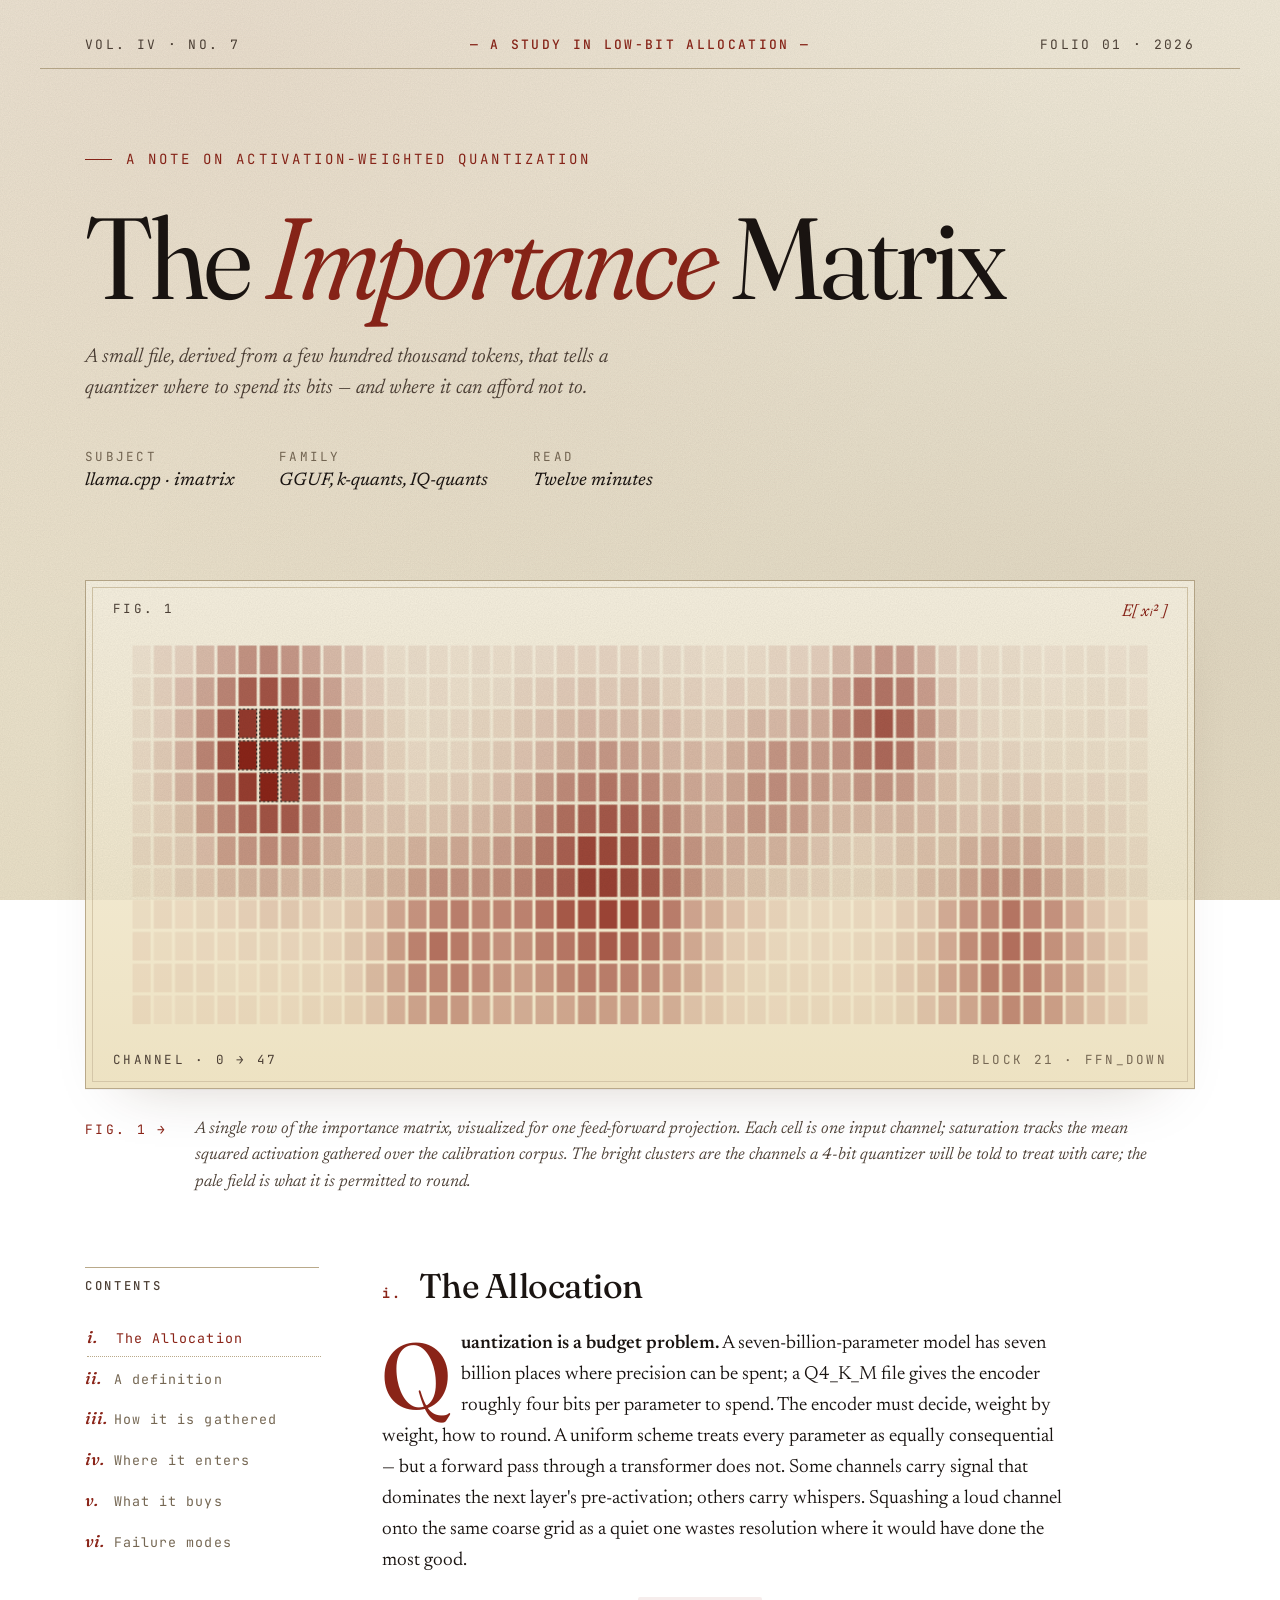
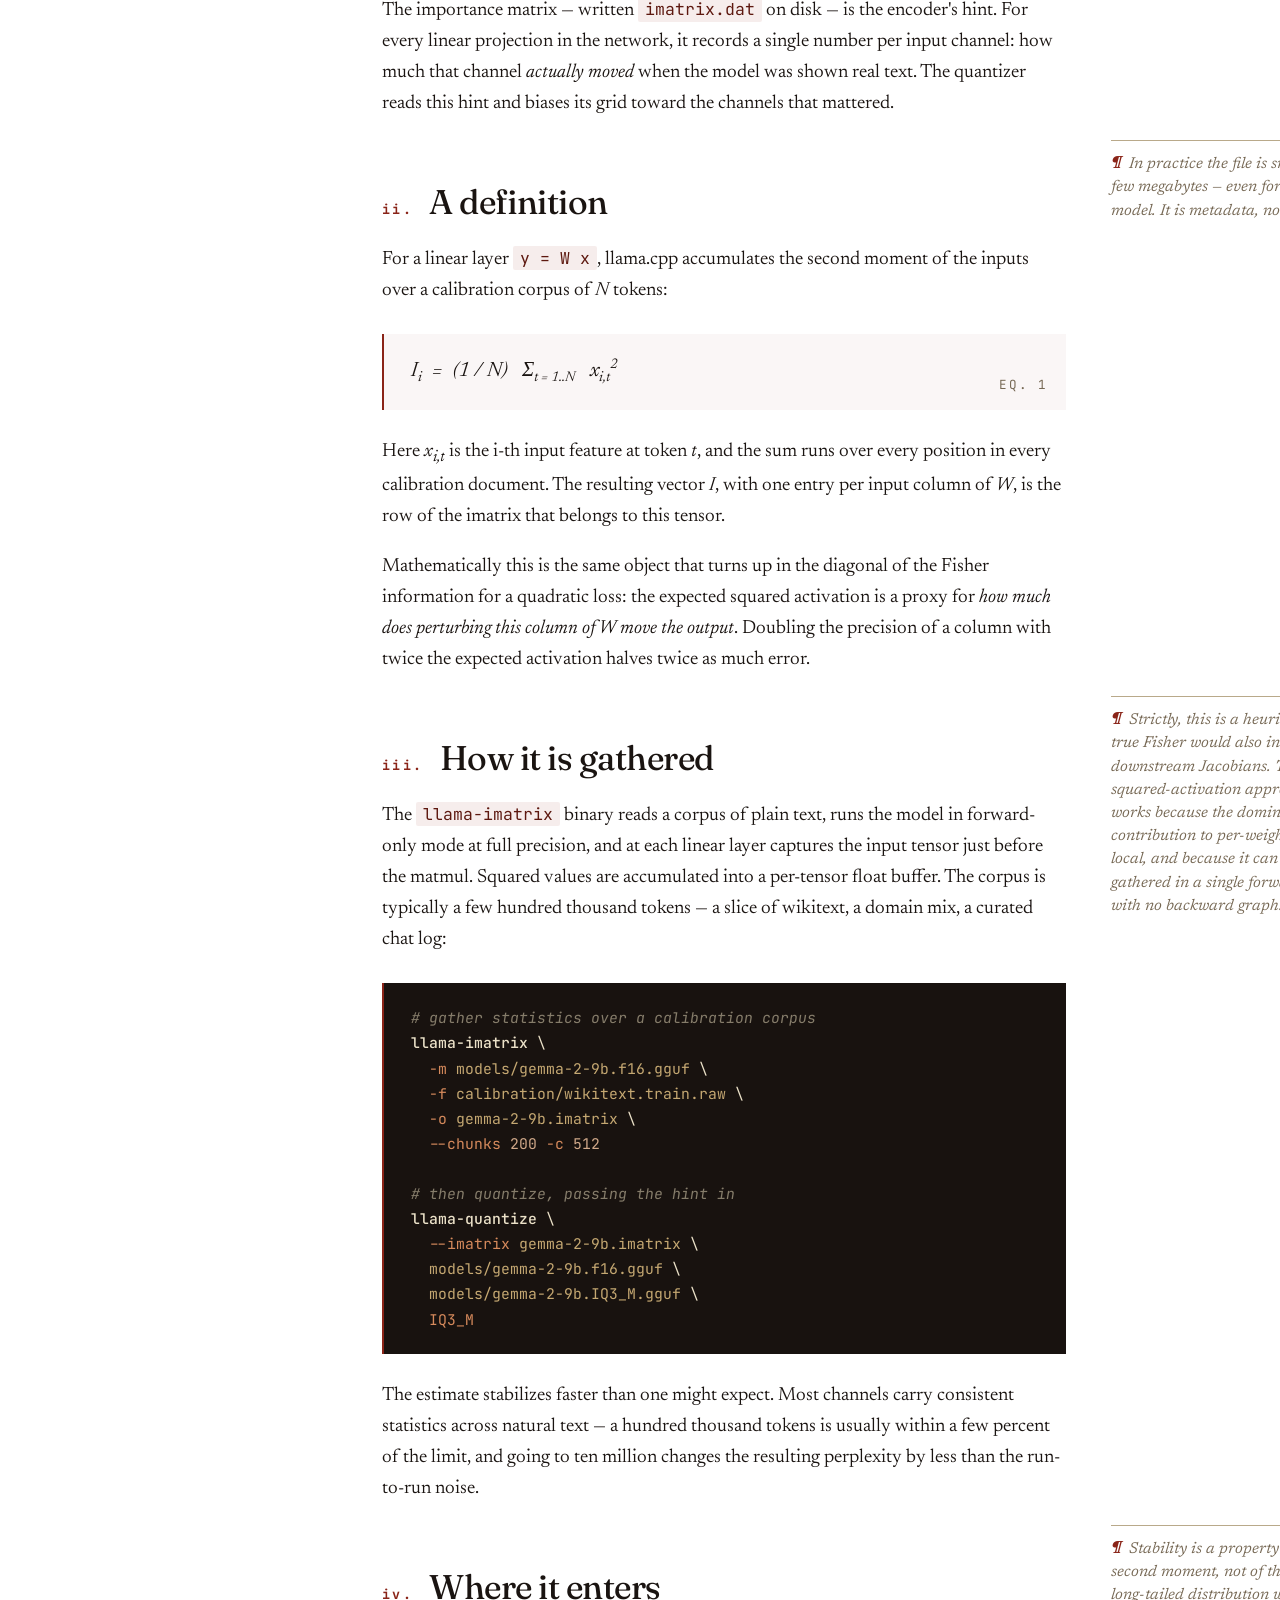
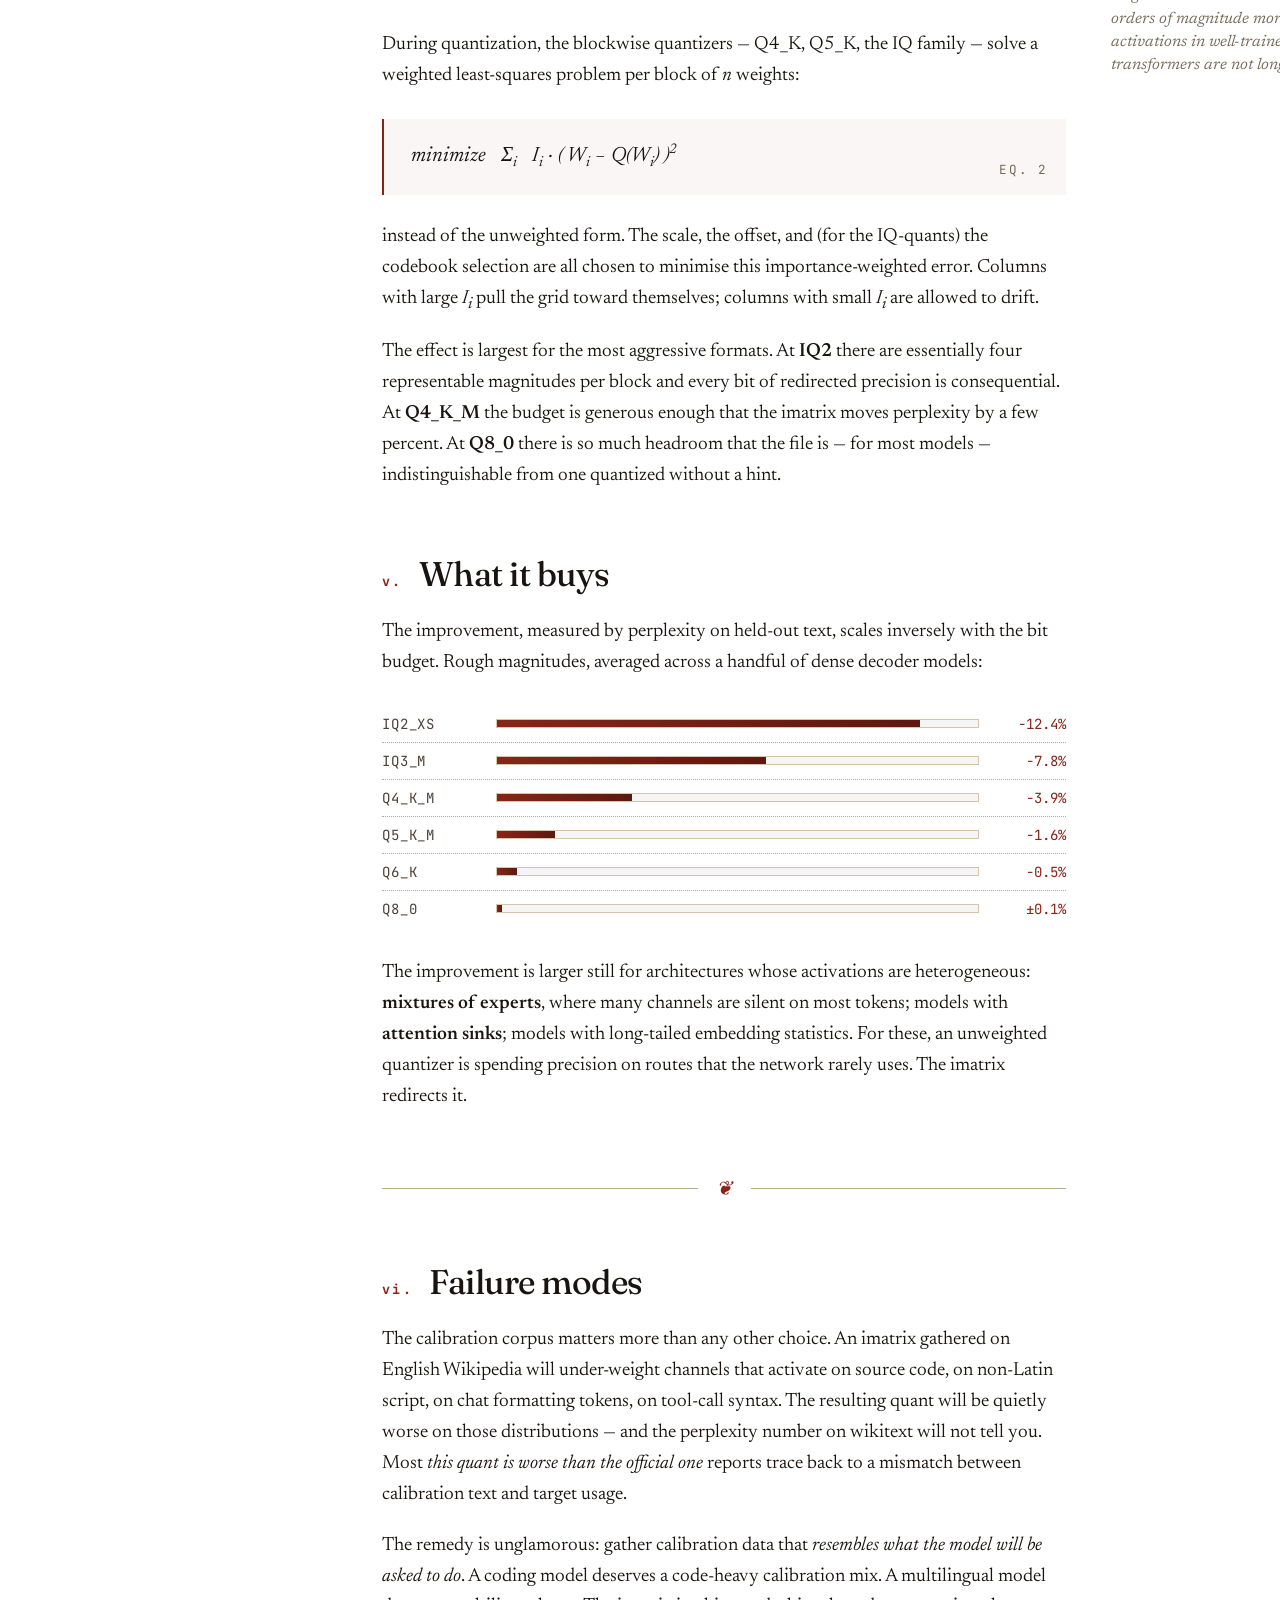
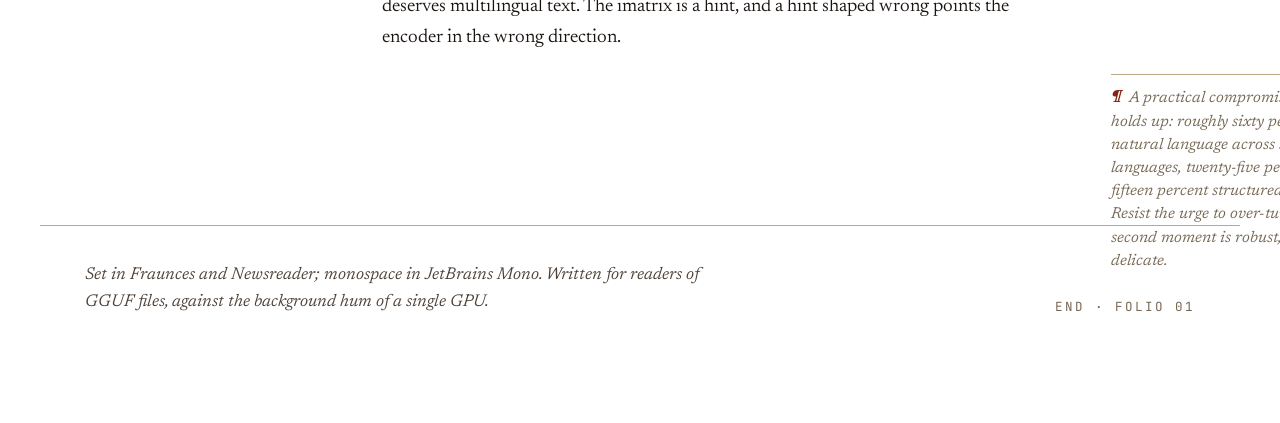
==== index.html @ d232f7c5 "gh-pages: imatrix writeup" ====
<!doctype html>
<html lang="en">
<head>
<meta charset="utf-8">
<title>The Importance Matrix — a note on activation-weighted quantization</title>
<meta name="viewport" content="width=device-width, initial-scale=1">
<link rel="preconnect" href="https://fonts.googleapis.com">
<link rel="preconnect" href="https://fonts.gstatic.com" crossorigin>
<link rel="stylesheet" href="https://fonts.googleapis.com/css2?family=Fraunces:opsz,wght,SOFT,WONK@9..144,300..900,0..100,0..1&family=Newsreader:opsz,ital,wght@6..72,0,200..800;6..72,1,200..800&family=JetBrains+Mono:wght@300..700&display=swap">
<style>
:root {
  --paper:        #f1ead9;
  --paper-2:      #ebe1c8;
  --ink:          #1a1411;
  --ink-soft:     #4d4036;
  --rule:         #b9a98a;
  --rule-soft:    #d4c6a8;
  --oxblood:      #8a2418;
  --oxblood-deep: #5d180f;
  --marginalia:   #756753;

  --serif:   "Newsreader", "Iowan Old Style", Palatino, Georgia, serif;
  --display: "Fraunces", "Newsreader", Georgia, serif;
  --mono:    "JetBrains Mono", "SF Mono", Consolas, monospace;
}

* { box-sizing: border-box; margin: 0; padding: 0; }

html { font-size: 17px; }
@media (min-width: 1100px) { html { font-size: 18px; } }

body {
  background:
    radial-gradient(ellipse at 18% 4%, rgba(138, 36, 24, 0.05), transparent 55%),
    radial-gradient(ellipse at 92% 70%, rgba(70, 50, 30, 0.06), transparent 65%),
    linear-gradient(180deg, var(--paper), var(--paper-2));
  background-attachment: fixed;
  color: var(--ink);
  font-family: var(--serif);
  font-feature-settings: "kern", "liga", "onum";
  min-height: 100vh;
  -webkit-font-smoothing: antialiased;
  overflow-x: hidden;
}

/* paper grain */
body::before {
  content: "";
  position: fixed; inset: 0;
  pointer-events: none;
  z-index: 100;
  background-image: url("data:image/svg+xml;utf8,<svg xmlns='http://www.w3.org/2000/svg' width='240' height='240'><filter id='n'><feTurbulence type='fractalNoise' baseFrequency='0.85' numOctaves='2' stitchTiles='stitch'/><feColorMatrix values='0 0 0 0 0  0 0 0 0 0  0 0 0 0 0  0 0 0 0.15 0'/></filter><rect width='100%' height='100%' filter='url(%23n)'/></svg>");
  mix-blend-mode: multiply;
  opacity: 0.45;
}

::selection { background: rgba(138, 36, 24, 0.22); color: var(--ink); }

/* — masthead — */
.masthead {
  max-width: 1200px;
  margin: 0 auto;
  padding: 2rem 2.5rem 0.85rem;
  display: grid;
  grid-template-columns: 1fr auto 1fr;
  align-items: baseline;
  gap: 1.5rem;
  border-bottom: 1px solid var(--rule);
  font-family: var(--mono);
  font-size: 0.72rem;
  letter-spacing: 0.18em;
  text-transform: uppercase;
  color: var(--ink-soft);
}
.masthead .left   { text-align: left; }
.masthead .center { color: var(--oxblood); font-weight: 500; }
.masthead .right  { text-align: right; }

/* — header — */
.header {
  max-width: 1200px;
  margin: 0 auto;
  padding: 4.5rem 2.5rem 2rem;
  position: relative;
}

.eyebrow {
  font-family: var(--mono);
  font-size: 0.78rem;
  letter-spacing: 0.22em;
  text-transform: uppercase;
  color: var(--oxblood);
  margin-bottom: 2rem;
  display: flex;
  align-items: center;
  gap: 0.75rem;
}
.eyebrow::before {
  content: "";
  display: inline-block;
  width: 1.5rem;
  height: 1px;
  background: var(--oxblood);
}

.title {
  font-family: var(--display);
  font-variation-settings: "opsz" 144, "wght" 380, "SOFT" 30;
  font-size: clamp(3.4rem, 9vw, 7.5rem);
  line-height: 0.92;
  letter-spacing: -0.025em;
  margin-bottom: 1.75rem;
  max-width: 14ch;
}
.title .ital {
  font-style: italic;
  font-variation-settings: "opsz" 144, "wght" 360, "SOFT" 60, "WONK" 1;
  color: var(--oxblood);
}

.dek {
  font-family: var(--serif);
  font-style: italic;
  font-size: clamp(1.1rem, 1.6vw, 1.35rem);
  line-height: 1.5;
  color: var(--ink-soft);
  max-width: 52ch;
  font-variation-settings: "opsz" 18, "wght" 380;
}

.byline {
  margin-top: 2.5rem;
  display: flex;
  gap: 2.5rem;
  flex-wrap: wrap;
  font-family: var(--mono);
  font-size: 0.7rem;
  letter-spacing: 0.18em;
  text-transform: uppercase;
  color: var(--marginalia);
}
.byline span { display: block; }
.byline strong {
  color: var(--ink);
  font-weight: 400;
  display: block;
  margin-top: 0.35rem;
  font-family: var(--serif);
  font-style: italic;
  font-size: 1rem;
  letter-spacing: 0;
  text-transform: none;
  font-variation-settings: "opsz" 14, "wght" 420;
}

/* — hero figure — */
.figure {
  max-width: 1200px;
  margin: 3rem auto 4rem;
  padding: 0 2.5rem;
}

.matrix-wrap {
  background: linear-gradient(180deg, #f7f1e0 0%, #ede2c2 100%);
  border: 1px solid var(--rule);
  padding: 2.5rem;
  position: relative;
  box-shadow: 0 1px 0 rgba(0,0,0,0.04), 0 30px 60px -40px rgba(60, 30, 10, 0.25);
}
.matrix-wrap::before {
  content: "";
  position: absolute;
  inset: 6px;
  border: 1px solid var(--rule-soft);
  pointer-events: none;
}

.matrix-label {
  position: absolute;
  font-family: var(--mono);
  font-size: 0.7rem;
  letter-spacing: 0.18em;
  text-transform: uppercase;
  color: var(--ink-soft);
  z-index: 2;
}
.matrix-label.tl { top: 1.1rem; left: 1.5rem; }
.matrix-label.tr { top: 1.1rem; right: 1.5rem; color: var(--oxblood); font-family: var(--serif); font-style: italic; text-transform: none; letter-spacing: 0; font-size: 0.95rem; }
.matrix-label.bl { bottom: 1.1rem; left: 1.5rem; }
.matrix-label.br { bottom: 1.1rem; right: 1.5rem; color: var(--marginalia); }

.matrix-svg {
  display: block;
  width: 100%;
  height: auto;
  margin: 1rem 0;
}

.matrix-cell {
  opacity: 0;
  animation: cell-in 0.6s cubic-bezier(.2,.7,.3,1) forwards;
  transition: filter .15s;
}
.matrix-cell:hover { filter: brightness(0.7) saturate(1.3); }
@keyframes cell-in {
  from { opacity: 0; transform: translateY(-3px); }
  to   { opacity: 1; transform: translateY(0); }
}

.figcap {
  margin-top: 1.5rem;
  display: grid;
  grid-template-columns: auto 1fr;
  gap: 1.5rem;
  font-size: 0.94rem;
  line-height: 1.55;
  color: var(--ink-soft);
  max-width: 60rem;
}
.figcap .num {
  font-family: var(--mono);
  font-size: 0.72rem;
  letter-spacing: 0.18em;
  text-transform: uppercase;
  color: var(--oxblood);
  white-space: nowrap;
  padding-top: 0.2rem;
}
.figcap p { font-style: italic; font-variation-settings: "opsz" 16, "wght" 380; }

/* — article — */
.article {
  max-width: 1200px;
  margin: 4rem auto 6rem;
  padding: 0 2.5rem;
  display: grid;
  grid-template-columns: 1fr;
  gap: 2rem;
}
@media (min-width: 880px) {
  .article {
    grid-template-columns: 13rem 1fr;
    gap: 3.5rem;
  }
}

.aside .toc {
  position: sticky;
  top: 2rem;
  font-family: var(--mono);
  font-size: 0.74rem;
  letter-spacing: 0.08em;
  line-height: 1.6;
  padding-top: 0.5rem;
  border-top: 1px solid var(--rule);
}
.aside .toc h4 {
  font-family: var(--mono);
  font-size: 0.68rem;
  letter-spacing: 0.22em;
  text-transform: uppercase;
  color: var(--ink-soft);
  margin-bottom: 1.1rem;
  font-weight: 500;
}
.aside .toc a {
  display: grid;
  grid-template-columns: 1.6rem 1fr;
  align-items: baseline;
  color: var(--marginalia);
  text-decoration: none;
  padding: 0.35rem 0;
  border-bottom: 1px dotted transparent;
  transition: color .2s, border-color .2s, transform .2s;
}
.aside .toc a:hover,
.aside .toc a.active {
  color: var(--oxblood);
  transform: translateX(2px);
}
.aside .toc a.active { border-bottom-color: var(--rule); }
.aside .toc .roman {
  color: var(--oxblood);
  font-family: var(--display);
  font-style: italic;
  font-variation-settings: "opsz" 14, "wght" 500;
  font-size: 0.95rem;
  letter-spacing: 0;
  text-transform: lowercase;
}

.body { max-width: 38rem; }

.body section { margin-bottom: 3.5rem; position: relative; }

.body h2 {
  font-family: var(--display);
  font-variation-settings: "opsz" 36, "wght" 450;
  font-size: 1.9rem;
  line-height: 1.15;
  letter-spacing: -0.015em;
  margin-bottom: 1.25rem;
  display: flex;
  align-items: baseline;
  gap: 0.9rem;
  scroll-margin-top: 2rem;
}
.body h2 .num {
  font-family: var(--mono);
  font-size: 0.74rem;
  letter-spacing: 0.18em;
  color: var(--oxblood);
  font-variation-settings: normal;
}

.body p {
  font-family: var(--serif);
  font-variation-settings: "opsz" 18, "wght" 380;
  font-size: 1.0625rem;
  line-height: 1.62;
  margin-bottom: 1.1rem;
  color: var(--ink);
  text-wrap: pretty;
  hanging-punctuation: first;
}

.body p.lede::first-letter {
  font-family: var(--display);
  font-variation-settings: "opsz" 144, "wght" 500, "SOFT" 30;
  font-size: 5.2rem;
  line-height: 0.82;
  float: left;
  padding: 0.45rem 0.55rem 0 0;
  color: var(--oxblood);
}

.body em { font-style: italic; font-variation-settings: "opsz" 18, "wght" 380; }
.body strong { font-variation-settings: "opsz" 18, "wght" 580; color: var(--ink); }

/* display equation */
.eq {
  display: block;
  margin: 1.5rem 0;
  padding: 1.25rem 5rem 1.25rem 1.5rem;
  background: rgba(138, 36, 24, 0.04);
  border-left: 2px solid var(--oxblood);
  font-family: var(--serif);
  font-style: italic;
  font-size: 1.15rem;
  font-variation-settings: "opsz" 24, "wght" 380;
  line-height: 1.5;
  position: relative;
}
.eq .lbl {
  position: absolute;
  right: 1rem;
  bottom: 0.85rem;
  font-family: var(--mono);
  font-style: normal;
  font-size: 0.7rem;
  letter-spacing: 0.14em;
  color: var(--marginalia);
  text-transform: uppercase;
}
.eq sub, .eq sup { font-size: 0.68em; line-height: 0; }

/* code */
pre {
  background: #18120f;
  color: #ebe1c8;
  padding: 1.25rem 1.5rem;
  margin: 1.5rem 0;
  font-family: var(--mono);
  font-size: 0.82rem;
  line-height: 1.7;
  overflow-x: auto;
  border-left: 2px solid var(--oxblood);
  font-weight: 400;
}
pre .c { color: #857c6a; font-style: italic; }
pre .k { color: #d68a5c; }
pre .s { color: #c5a872; }
pre .n { color: #d1a98a; }
pre .f { color: #ebe1c8; font-weight: 500; }

code.inl {
  font-family: var(--mono);
  font-size: 0.86em;
  background: rgba(138, 36, 24, 0.08);
  padding: 0.08em 0.42em;
  border-radius: 2px;
  color: var(--oxblood-deep);
  white-space: nowrap;
}

/* marginalia */
.note {
  display: block;
  margin: 1rem 0;
  padding-left: 1rem;
  border-left: 1px solid var(--rule);
  font-family: var(--serif);
  font-style: italic;
  font-variation-settings: "opsz" 12, "wght" 380;
  font-size: 0.86rem;
  line-height: 1.5;
  color: var(--marginalia);
}
.note .marker {
  font-family: var(--display);
  font-style: italic;
  color: var(--oxblood);
  font-size: 0.95rem;
  margin-right: 0.4rem;
  font-variation-settings: "opsz" 12, "wght" 500;
}
@media (min-width: 1240px) {
  .note {
    position: absolute;
    left: calc(100% + 2.5rem);
    width: 13.5rem;
    margin: 0;
    border-left: none;
    padding-left: 0;
    padding-top: 0.45rem;
    border-top: 1px solid var(--rule);
  }
}

/* tiny bar chart */
.chart {
  margin: 1.5rem 0 1.75rem;
  font-family: var(--mono);
  font-size: 0.78rem;
}
.chart .row {
  display: grid;
  grid-template-columns: 5.5rem 1fr 4rem;
  align-items: center;
  gap: 0.85rem;
  padding: 0.5rem 0;
  border-bottom: 1px dotted var(--rule);
}
.chart .row:last-child { border-bottom: 0; }
.chart .name { color: var(--ink-soft); letter-spacing: 0.06em; }
.chart .bar {
  height: 9px;
  background: rgba(0,0,0,0.04);
  position: relative;
  overflow: hidden;
  border: 1px solid var(--rule-soft);
}
.chart .bar::after {
  content: "";
  position: absolute;
  left: 0; top: 0; bottom: 0;
  background: linear-gradient(90deg, var(--oxblood), var(--oxblood-deep));
  width: 0;
  animation: bar-in 1.4s cubic-bezier(.2,.7,.2,1) forwards;
  animation-delay: var(--d, 0s);
}
@keyframes bar-in { to { width: var(--w, 50%); } }
.chart .val { color: var(--oxblood); text-align: right; font-variant-numeric: tabular-nums; }

/* ornament */
.ornament-rule {
  margin: 3.5rem 0;
  display: grid;
  grid-template-columns: 1fr auto 1fr;
  align-items: center;
  gap: 1rem;
}
.ornament-rule::before, .ornament-rule::after {
  content: "";
  height: 1px;
  background: var(--rule);
}
.ornament-rule span {
  font-family: var(--display);
  font-style: italic;
  font-variation-settings: "opsz" 24, "wght" 500;
  font-size: 1.1rem;
  color: var(--oxblood);
}

/* footer */
.colophon {
  max-width: 1200px;
  margin: 6rem auto 4rem;
  padding: 2rem 2.5rem;
  border-top: 1px solid var(--rule);
  display: grid;
  grid-template-columns: 1fr auto;
  gap: 2rem;
  align-items: end;
  font-family: var(--mono);
  font-size: 0.7rem;
  letter-spacing: 0.16em;
  text-transform: uppercase;
  color: var(--marginalia);
}
.colophon .credit {
  font-family: var(--serif);
  font-style: italic;
  font-size: 0.94rem;
  letter-spacing: 0;
  text-transform: none;
  line-height: 1.55;
  color: var(--ink-soft);
  max-width: 36rem;
  font-variation-settings: "opsz" 14, "wght" 380;
}

/* small */
@media (max-width: 720px) {
  .masthead { grid-template-columns: 1fr; text-align: left; gap: 0.2rem; padding: 1.25rem 1.5rem 0.5rem; }
  .masthead .center, .masthead .right { text-align: left; }
  .header  { padding: 2.5rem 1.5rem 1.5rem; }
  .figure  { padding: 0 1.5rem; }
  .matrix-wrap { padding: 2rem 1.25rem 1.25rem; }
  .matrix-label { font-size: 0.62rem; }
  .article { padding: 0 1.5rem; }
  .colophon { padding: 2rem 1.5rem; grid-template-columns: 1fr; }
  .eq { padding-right: 1.5rem; }
  .eq .lbl { position: static; display: block; margin-top: 0.5rem; }
}
</style>
</head>
<body>

<header class="masthead">
  <div class="left">Vol. iv &middot; No. 7</div>
  <div class="center">— a study in low-bit allocation —</div>
  <div class="right">folio 01 &middot; 2026</div>
</header>

<section class="header">
  <div class="eyebrow">A note on activation-weighted quantization</div>
  <h1 class="title">The <span class="ital">Importance</span> Matrix</h1>
  <p class="dek">A small file, derived from a few hundred thousand tokens, that tells a quantizer where to spend its bits — and where it can afford not to.</p>

  <div class="byline">
    <span>Subject<strong>llama.cpp &middot; imatrix</strong></span>
    <span>Family<strong>GGUF, k-quants, IQ-quants</strong></span>
    <span>Read<strong>Twelve minutes</strong></span>
  </div>
</section>

<figure class="figure">
  <div class="matrix-wrap">
    <span class="matrix-label tl">Fig. 1</span>
    <span class="matrix-label tr">E[ xᵢ² ]</span>
    <span class="matrix-label bl">channel &middot; 0 → 47</span>
    <span class="matrix-label br">block 21 &middot; ffn_down</span>

    <svg class="matrix-svg" viewBox="0 0 960 360" preserveAspectRatio="none" id="mx"></svg>
  </div>
  <figcaption class="figcap">
    <span class="num">Fig. 1 →</span>
    <p>A single row of the importance matrix, visualized for one feed-forward projection. Each cell is one input channel; saturation tracks the mean squared activation gathered over the calibration corpus. The bright clusters are the channels a 4-bit quantizer will be told to treat with care; the pale field is what it is permitted to round.</p>
  </figcaption>
</figure>

<article class="article">

<aside class="aside">
  <nav class="toc">
    <h4>Contents</h4>
    <a href="#problem"><span class="roman">i.</span><span>The Allocation</span></a>
    <a href="#definition"><span class="roman">ii.</span><span>A definition</span></a>
    <a href="#compute"><span class="roman">iii.</span><span>How it is gathered</span></a>
    <a href="#use"><span class="roman">iv.</span><span>Where it enters</span></a>
    <a href="#empirical"><span class="roman">v.</span><span>What it buys</span></a>
    <a href="#caveats"><span class="roman">vi.</span><span>Failure modes</span></a>
  </nav>
</aside>

<div class="body">

<section id="problem">
<h2><span class="num">i.</span> The Allocation</h2>
<p class="lede"><strong>Quantization is a budget problem.</strong> A seven-billion-parameter model has seven billion places where precision can be spent; a Q4_K_M file gives the encoder roughly four bits per parameter to spend. The encoder must decide, weight by weight, how to round. A uniform scheme treats every parameter as equally consequential — but a forward pass through a transformer does not. Some channels carry signal that dominates the next layer's pre-activation; others carry whispers. Squashing a loud channel onto the same coarse grid as a quiet one wastes resolution where it would have done the most good.</p>

<p>The importance matrix — written <code class="inl">imatrix.dat</code> on disk — is the encoder's hint. For every linear projection in the network, it records a single number per input channel: how much that channel <em>actually moved</em> when the model was shown real text. The quantizer reads this hint and biases its grid toward the channels that mattered.</p>

<aside class="note"><span class="marker">¶</span>In practice the file is small — a few megabytes — even for a 70B model. It is metadata, not weights.</aside>
</section>

<section id="definition">
<h2><span class="num">ii.</span> A definition</h2>
<p>For a linear layer <code class="inl">y = W x</code>, llama.cpp accumulates the second moment of the inputs over a calibration corpus of <em>N</em> tokens:</p>

<div class="eq">
  I<sub>i</sub> &nbsp;=&nbsp; (1 / N) &nbsp; Σ<sub>t = 1..N</sub> &nbsp; x<sub>i,t</sub><sup>2</sup>
  <span class="lbl">eq. 1</span>
</div>

<p>Here <em>x<sub>i,t</sub></em> is the i-th input feature at token <em>t</em>, and the sum runs over every position in every calibration document. The resulting vector <em>I</em>, with one entry per input column of <em>W</em>, is the row of the imatrix that belongs to this tensor.</p>

<p>Mathematically this is the same object that turns up in the diagonal of the Fisher information for a quadratic loss: the expected squared activation is a proxy for <em>how much does perturbing this column of W move the output</em>. Doubling the precision of a column with twice the expected activation halves twice as much error.</p>

<aside class="note"><span class="marker">¶</span>Strictly, this is a heuristic — the true Fisher would also include downstream Jacobians. The squared-activation approximation works because the dominant contribution to per-weight loss is local, and because it can be gathered in a single forward pass with no backward graph.</aside>
</section>

<section id="compute">
<h2><span class="num">iii.</span> How it is gathered</h2>

<p>The <code class="inl">llama-imatrix</code> binary reads a corpus of plain text, runs the model in forward-only mode at full precision, and at each linear layer captures the input tensor just before the matmul. Squared values are accumulated into a per-tensor float buffer. The corpus is typically a few hundred thousand tokens — a slice of wikitext, a domain mix, a curated chat log:</p>

<pre><span class="c"># gather statistics over a calibration corpus</span>
<span class="f">llama-imatrix</span> \
  <span class="k">-m</span> <span class="s">models/gemma-2-9b.f16.gguf</span> \
  <span class="k">-f</span> <span class="s">calibration/wikitext.train.raw</span> \
  <span class="k">-o</span> <span class="s">gemma-2-9b.imatrix</span> \
  <span class="k">--chunks</span> <span class="n">200</span> <span class="k">-c</span> <span class="n">512</span>

<span class="c"># then quantize, passing the hint in</span>
<span class="f">llama-quantize</span> \
  <span class="k">--imatrix</span> <span class="s">gemma-2-9b.imatrix</span> \
  <span class="s">models/gemma-2-9b.f16.gguf</span> \
  <span class="s">models/gemma-2-9b.IQ3_M.gguf</span> \
  <span class="k">IQ3_M</span></pre>

<p>The estimate stabilizes faster than one might expect. Most channels carry consistent statistics across natural text — a hundred thousand tokens is usually within a few percent of the limit, and going to ten million changes the resulting perplexity by less than the run-to-run noise.</p>

<aside class="note"><span class="marker">¶</span>Stability is a property of the second moment, not of the model. A long-tailed distribution would need orders of magnitude more samples; activations in well-trained transformers are not long-tailed.</aside>
</section>

<section id="use">
<h2><span class="num">iv.</span> Where it enters</h2>

<p>During quantization, the blockwise quantizers — Q4_K, Q5_K, the IQ family — solve a weighted least-squares problem per block of <em>n</em> weights:</p>

<div class="eq">
  minimize &nbsp; Σ<sub>i</sub> &nbsp; I<sub>i</sub> &middot; ( W<sub>i</sub> &minus; Q(W<sub>i</sub>) )<sup>2</sup>
  <span class="lbl">eq. 2</span>
</div>

<p>instead of the unweighted form. The scale, the offset, and (for the IQ-quants) the codebook selection are all chosen to minimise this importance-weighted error. Columns with large <em>I<sub>i</sub></em> pull the grid toward themselves; columns with small <em>I<sub>i</sub></em> are allowed to drift.</p>

<p>The effect is largest for the most aggressive formats. At <strong>IQ2</strong> there are essentially four representable magnitudes per block and every bit of redirected precision is consequential. At <strong>Q4_K_M</strong> the budget is generous enough that the imatrix moves perplexity by a few percent. At <strong>Q8_0</strong> there is so much headroom that the file is — for most models — indistinguishable from one quantized without a hint.</p>
</section>

<section id="empirical">
<h2><span class="num">v.</span> What it buys</h2>

<p>The improvement, measured by perplexity on held-out text, scales inversely with the bit budget. Rough magnitudes, averaged across a handful of dense decoder models:</p>

<div class="chart">
  <div class="row"><span class="name">IQ2_XS</span><span class="bar" style="--w: 88%; --d: 0.1s"></span><span class="val">−12.4%</span></div>
  <div class="row"><span class="name">IQ3_M</span> <span class="bar" style="--w: 56%; --d: 0.2s"></span><span class="val">−7.8%</span></div>
  <div class="row"><span class="name">Q4_K_M</span><span class="bar" style="--w: 28%; --d: 0.3s"></span><span class="val">−3.9%</span></div>
  <div class="row"><span class="name">Q5_K_M</span><span class="bar" style="--w: 12%; --d: 0.4s"></span><span class="val">−1.6%</span></div>
  <div class="row"><span class="name">Q6_K</span>  <span class="bar" style="--w:  4%; --d: 0.5s"></span><span class="val">−0.5%</span></div>
  <div class="row"><span class="name">Q8_0</span>  <span class="bar" style="--w:  1%; --d: 0.6s"></span><span class="val">±0.1%</span></div>
</div>

<p>The improvement is larger still for architectures whose activations are heterogeneous: <strong>mixtures of experts</strong>, where many channels are silent on most tokens; models with <strong>attention sinks</strong>; models with long-tailed embedding statistics. For these, an unweighted quantizer is spending precision on routes that the network rarely uses. The imatrix redirects it.</p>
</section>

<div class="ornament-rule"><span>❦</span></div>

<section id="caveats">
<h2><span class="num">vi.</span> Failure modes</h2>

<p>The calibration corpus matters more than any other choice. An imatrix gathered on English Wikipedia will under-weight channels that activate on source code, on non-Latin script, on chat formatting tokens, on tool-call syntax. The resulting quant will be quietly worse on those distributions — and the perplexity number on wikitext will not tell you. Most <em>this quant is worse than the official one</em> reports trace back to a mismatch between calibration text and target usage.</p>

<p>The remedy is unglamorous: gather calibration data that <em>resembles what the model will be asked to do</em>. A coding model deserves a code-heavy calibration mix. A multilingual model deserves multilingual text. The imatrix is a hint, and a hint shaped wrong points the encoder in the wrong direction.</p>

<aside class="note"><span class="marker">¶</span>A practical compromise that holds up: roughly sixty percent natural language across several languages, twenty-five percent code, fifteen percent structured chat. Resist the urge to over-tune; the second moment is robust, not delicate.</aside>
</section>

</div>
</article>

<footer class="colophon">
  <div class="credit">Set in <em>Fraunces</em> and <em>Newsreader</em>; monospace in <em>JetBrains Mono</em>. Written for readers of GGUF files, against the background hum of a single GPU.</div>
  <div class="meta">end &middot; folio 01</div>
</footer>

<script>
/* — hero matrix visualization — */
(function () {
  const svg = document.getElementById('mx');
  const COLS = 48, ROWS = 12;
  const W = 960, H = 360;
  const cw = W / COLS, ch = H / ROWS;

  const hotspots = [
    { x:  6, y: 3, s: 2.6, a: 1.00 },
    { x: 22, y: 7, s: 3.4, a: 0.85 },
    { x: 35, y: 2, s: 2.0, a: 0.72 },
    { x: 41, y: 9, s: 2.8, a: 0.62 },
    { x: 14, y: 9, s: 2.4, a: 0.55 },
    { x: 30, y: 4, s: 1.8, a: 0.45 },
  ];

  function importance(i, j) {
    let v = 0.05;
    for (const h of hotspots) {
      const dx = i - h.x, dy = j - h.y;
      v += h.a * Math.exp(-(dx * dx + dy * dy) / (2 * h.s * h.s));
    }
    const r = Math.sin(i * 12.9898 + j * 78.233) * 43758.5453;
    v += (r - Math.floor(r)) * 0.06 - 0.03;
    return Math.max(0, Math.min(1, v));
  }

  const cells = [];
  let frags = '';
  for (let j = 0; j < ROWS; j++) {
    for (let i = 0; i < COLS; i++) {
      const v = importance(i, j);
      const alpha = 0.04 + Math.pow(v, 1.35) * 0.96;
      const x = i * cw + 1.5;
      const y = j * ch + 1.5;
      const w = cw - 3;
      const h = ch - 3;
      const delay = 80 + (i + j) * 18 + Math.random() * 80;
      frags += `<rect class="matrix-cell" x="${x.toFixed(1)}" y="${y.toFixed(1)}" width="${w.toFixed(1)}" height="${h.toFixed(1)}" fill="rgba(138,36,24,${alpha.toFixed(3)})" style="animation-delay:${delay.toFixed(0)}ms"><title>ch ${i.toString().padStart(2,'0')} · I = ${v.toFixed(3)}</title></rect>`;
      cells.push({ i, j, v });
    }
  }

  // mark the strongest channels with a dashed outline
  const topK = cells.slice().sort((a, b) => b.v - a.v).slice(0, 8);
  for (const c of topK) {
    const x = c.i * cw + 1.5;
    const y = c.j * ch + 1.5;
    const w = cw - 3;
    const h = ch - 3;
    const delay = 1500 + Math.random() * 400;
    frags += `<rect class="matrix-cell" x="${x.toFixed(1)}" y="${y.toFixed(1)}" width="${w.toFixed(1)}" height="${h.toFixed(1)}" fill="none" stroke="#1a1411" stroke-width="1" stroke-dasharray="2 2" style="animation-delay:${delay.toFixed(0)}ms"></rect>`;
  }

  svg.innerHTML = frags;
})();

/* — scroll-spy for the TOC — */
(function () {
  const links = document.querySelectorAll('.aside .toc a');
  const sections = Array.from(links).map(a => document.querySelector(a.getAttribute('href')));
  function update() {
    let active = 0;
    const fold = window.innerHeight * 0.35;
    for (let i = 0; i < sections.length; i++) {
      const r = sections[i].getBoundingClientRect();
      if (r.top <= fold) active = i;
    }
    links.forEach((l, i) => l.classList.toggle('active', i === active));
  }
  document.addEventListener('scroll', update, { passive: true });
  update();
})();
</script>

</body>
</html>
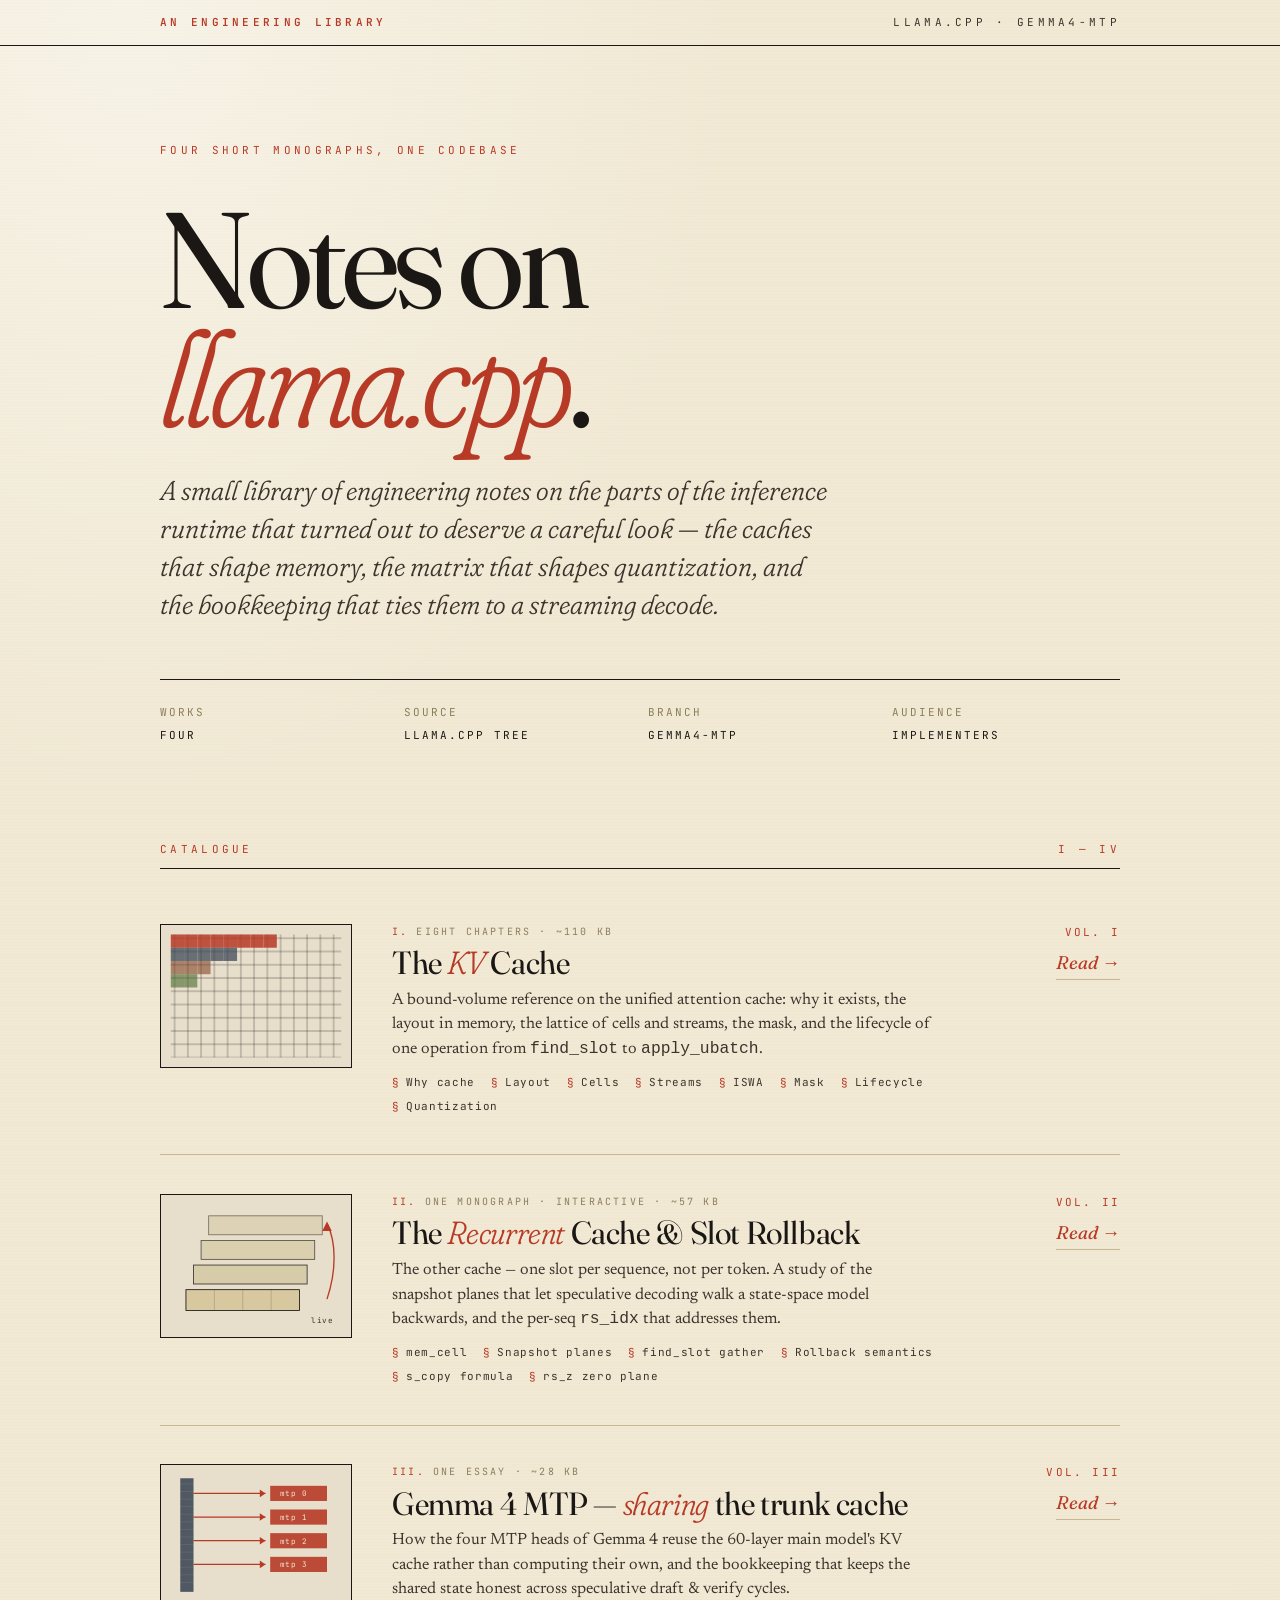
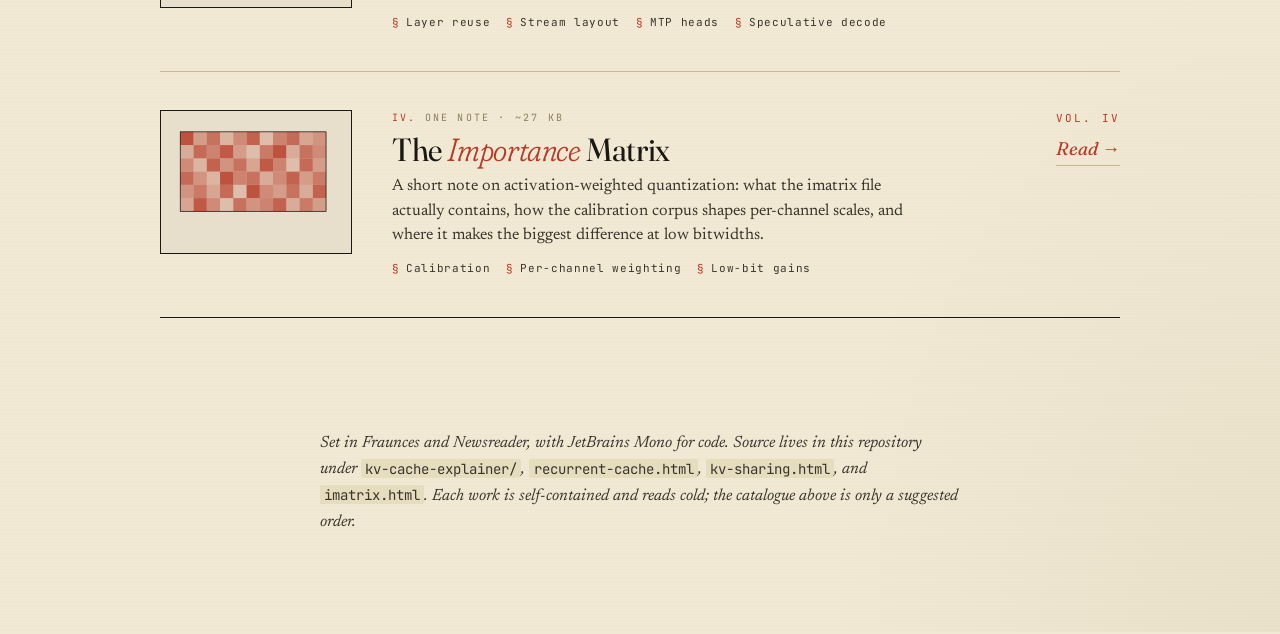
==== commit 74717b13: "gh-pages: add catalogue index + KV-cache, recurrent-cache, KV-sharing writeups Promote index.html to" ====
--- a/index.html
+++ b/index.html
@@ -2,757 +2,668 @@
 <html lang="en">
 <head>
 <meta charset="utf-8">
-<title>The Importance Matrix — a note on activation-weighted quantization</title>
 <meta name="viewport" content="width=device-width, initial-scale=1">
-<link rel="preconnect" href="https://fonts.googleapis.com">
-<link rel="preconnect" href="https://fonts.gstatic.com" crossorigin>
-<link rel="stylesheet" href="https://fonts.googleapis.com/css2?family=Fraunces:opsz,wght,SOFT,WONK@9..144,300..900,0..100,0..1&family=Newsreader:opsz,ital,wght@6..72,0,200..800;6..72,1,200..800&family=JetBrains+Mono:wght@300..700&display=swap">
+<title>Notes on llama.cpp — An Engineering Library</title>
+<link href="https://fonts.googleapis.com/css2?family=Fraunces:opsz,wght,SOFT@9..144,300..900,0..100&family=Newsreader:ital,opsz,wght@0,6..72,200..800;1,6..72,200..800&family=JetBrains+Mono:wght@300..700&display=swap" rel="stylesheet">
 <style>
-:root {
-  --paper:        #f1ead9;
-  --paper-2:      #ebe1c8;
-  --ink:          #1a1411;
-  --ink-soft:     #4d4036;
-  --rule:         #b9a98a;
-  --rule-soft:    #d4c6a8;
-  --oxblood:      #8a2418;
-  --oxblood-deep: #5d180f;
-  --marginalia:   #756753;
-
-  --serif:   "Newsreader", "Iowan Old Style", Palatino, Georgia, serif;
-  --display: "Fraunces", "Newsreader", Georgia, serif;
-  --mono:    "JetBrains Mono", "SF Mono", Consolas, monospace;
-}
-
-* { box-sizing: border-box; margin: 0; padding: 0; }
-
-html { font-size: 17px; }
-@media (min-width: 1100px) { html { font-size: 18px; } }
-
-body {
-  background:
-    radial-gradient(ellipse at 18% 4%, rgba(138, 36, 24, 0.05), transparent 55%),
-    radial-gradient(ellipse at 92% 70%, rgba(70, 50, 30, 0.06), transparent 65%),
-    linear-gradient(180deg, var(--paper), var(--paper-2));
-  background-attachment: fixed;
-  color: var(--ink);
-  font-family: var(--serif);
-  font-feature-settings: "kern", "liga", "onum";
-  min-height: 100vh;
-  -webkit-font-smoothing: antialiased;
-  overflow-x: hidden;
-}
-
-/* paper grain */
-body::before {
-  content: "";
-  position: fixed; inset: 0;
-  pointer-events: none;
-  z-index: 100;
-  background-image: url("data:image/svg+xml;utf8,<svg xmlns='http://www.w3.org/2000/svg' width='240' height='240'><filter id='n'><feTurbulence type='fractalNoise' baseFrequency='0.85' numOctaves='2' stitchTiles='stitch'/><feColorMatrix values='0 0 0 0 0  0 0 0 0 0  0 0 0 0 0  0 0 0 0.15 0'/></filter><rect width='100%' height='100%' filter='url(%23n)'/></svg>");
-  mix-blend-mode: multiply;
-  opacity: 0.45;
-}
-
-::selection { background: rgba(138, 36, 24, 0.22); color: var(--ink); }
-
-/* — masthead — */
-.masthead {
-  max-width: 1200px;
-  margin: 0 auto;
-  padding: 2rem 2.5rem 0.85rem;
-  display: grid;
-  grid-template-columns: 1fr auto 1fr;
-  align-items: baseline;
-  gap: 1.5rem;
-  border-bottom: 1px solid var(--rule);
-  font-family: var(--mono);
-  font-size: 0.72rem;
-  letter-spacing: 0.18em;
-  text-transform: uppercase;
-  color: var(--ink-soft);
-}
-.masthead .left   { text-align: left; }
-.masthead .center { color: var(--oxblood); font-weight: 500; }
-.masthead .right  { text-align: right; }
-
-/* — header — */
-.header {
-  max-width: 1200px;
-  margin: 0 auto;
-  padding: 4.5rem 2.5rem 2rem;
-  position: relative;
-}
-
-.eyebrow {
-  font-family: var(--mono);
-  font-size: 0.78rem;
-  letter-spacing: 0.22em;
-  text-transform: uppercase;
-  color: var(--oxblood);
-  margin-bottom: 2rem;
-  display: flex;
-  align-items: center;
-  gap: 0.75rem;
-}
-.eyebrow::before {
-  content: "";
-  display: inline-block;
-  width: 1.5rem;
-  height: 1px;
-  background: var(--oxblood);
-}
-
-.title {
-  font-family: var(--display);
-  font-variation-settings: "opsz" 144, "wght" 380, "SOFT" 30;
-  font-size: clamp(3.4rem, 9vw, 7.5rem);
-  line-height: 0.92;
-  letter-spacing: -0.025em;
-  margin-bottom: 1.75rem;
-  max-width: 14ch;
-}
-.title .ital {
-  font-style: italic;
-  font-variation-settings: "opsz" 144, "wght" 360, "SOFT" 60, "WONK" 1;
-  color: var(--oxblood);
-}
-
-.dek {
-  font-family: var(--serif);
-  font-style: italic;
-  font-size: clamp(1.1rem, 1.6vw, 1.35rem);
-  line-height: 1.5;
-  color: var(--ink-soft);
-  max-width: 52ch;
-  font-variation-settings: "opsz" 18, "wght" 380;
-}
-
-.byline {
-  margin-top: 2.5rem;
-  display: flex;
-  gap: 2.5rem;
-  flex-wrap: wrap;
-  font-family: var(--mono);
-  font-size: 0.7rem;
-  letter-spacing: 0.18em;
-  text-transform: uppercase;
-  color: var(--marginalia);
-}
-.byline span { display: block; }
-.byline strong {
-  color: var(--ink);
-  font-weight: 400;
-  display: block;
-  margin-top: 0.35rem;
-  font-family: var(--serif);
-  font-style: italic;
-  font-size: 1rem;
-  letter-spacing: 0;
-  text-transform: none;
-  font-variation-settings: "opsz" 14, "wght" 420;
-}
-
-/* — hero figure — */
-.figure {
-  max-width: 1200px;
-  margin: 3rem auto 4rem;
-  padding: 0 2.5rem;
-}
-
-.matrix-wrap {
-  background: linear-gradient(180deg, #f7f1e0 0%, #ede2c2 100%);
-  border: 1px solid var(--rule);
-  padding: 2.5rem;
-  position: relative;
-  box-shadow: 0 1px 0 rgba(0,0,0,0.04), 0 30px 60px -40px rgba(60, 30, 10, 0.25);
-}
-.matrix-wrap::before {
-  content: "";
-  position: absolute;
-  inset: 6px;
-  border: 1px solid var(--rule-soft);
-  pointer-events: none;
-}
-
-.matrix-label {
-  position: absolute;
-  font-family: var(--mono);
-  font-size: 0.7rem;
-  letter-spacing: 0.18em;
-  text-transform: uppercase;
-  color: var(--ink-soft);
-  z-index: 2;
-}
-.matrix-label.tl { top: 1.1rem; left: 1.5rem; }
-.matrix-label.tr { top: 1.1rem; right: 1.5rem; color: var(--oxblood); font-family: var(--serif); font-style: italic; text-transform: none; letter-spacing: 0; font-size: 0.95rem; }
-.matrix-label.bl { bottom: 1.1rem; left: 1.5rem; }
-.matrix-label.br { bottom: 1.1rem; right: 1.5rem; color: var(--marginalia); }
-
-.matrix-svg {
-  display: block;
-  width: 100%;
-  height: auto;
-  margin: 1rem 0;
-}
-
-.matrix-cell {
-  opacity: 0;
-  animation: cell-in 0.6s cubic-bezier(.2,.7,.3,1) forwards;
-  transition: filter .15s;
-}
-.matrix-cell:hover { filter: brightness(0.7) saturate(1.3); }
-@keyframes cell-in {
-  from { opacity: 0; transform: translateY(-3px); }
-  to   { opacity: 1; transform: translateY(0); }
-}
-
-.figcap {
-  margin-top: 1.5rem;
-  display: grid;
-  grid-template-columns: auto 1fr;
-  gap: 1.5rem;
-  font-size: 0.94rem;
-  line-height: 1.55;
-  color: var(--ink-soft);
-  max-width: 60rem;
-}
-.figcap .num {
-  font-family: var(--mono);
-  font-size: 0.72rem;
-  letter-spacing: 0.18em;
-  text-transform: uppercase;
-  color: var(--oxblood);
-  white-space: nowrap;
-  padding-top: 0.2rem;
-}
-.figcap p { font-style: italic; font-variation-settings: "opsz" 16, "wght" 380; }
-
-/* — article — */
-.article {
-  max-width: 1200px;
-  margin: 4rem auto 6rem;
-  padding: 0 2.5rem;
-  display: grid;
-  grid-template-columns: 1fr;
-  gap: 2rem;
-}
-@media (min-width: 880px) {
-  .article {
-    grid-template-columns: 13rem 1fr;
-    gap: 3.5rem;
-  }
-}
-
-.aside .toc {
-  position: sticky;
-  top: 2rem;
-  font-family: var(--mono);
-  font-size: 0.74rem;
-  letter-spacing: 0.08em;
-  line-height: 1.6;
-  padding-top: 0.5rem;
-  border-top: 1px solid var(--rule);
-}
-.aside .toc h4 {
-  font-family: var(--mono);
-  font-size: 0.68rem;
-  letter-spacing: 0.22em;
-  text-transform: uppercase;
-  color: var(--ink-soft);
-  margin-bottom: 1.1rem;
-  font-weight: 500;
-}
-.aside .toc a {
-  display: grid;
-  grid-template-columns: 1.6rem 1fr;
-  align-items: baseline;
-  color: var(--marginalia);
-  text-decoration: none;
-  padding: 0.35rem 0;
-  border-bottom: 1px dotted transparent;
-  transition: color .2s, border-color .2s, transform .2s;
-}
-.aside .toc a:hover,
-.aside .toc a.active {
-  color: var(--oxblood);
-  transform: translateX(2px);
-}
-.aside .toc a.active { border-bottom-color: var(--rule); }
-.aside .toc .roman {
-  color: var(--oxblood);
-  font-family: var(--display);
-  font-style: italic;
-  font-variation-settings: "opsz" 14, "wght" 500;
-  font-size: 0.95rem;
-  letter-spacing: 0;
-  text-transform: lowercase;
-}
-
-.body { max-width: 38rem; }
-
-.body section { margin-bottom: 3.5rem; position: relative; }
-
-.body h2 {
-  font-family: var(--display);
-  font-variation-settings: "opsz" 36, "wght" 450;
-  font-size: 1.9rem;
-  line-height: 1.15;
-  letter-spacing: -0.015em;
-  margin-bottom: 1.25rem;
-  display: flex;
-  align-items: baseline;
-  gap: 0.9rem;
-  scroll-margin-top: 2rem;
-}
-.body h2 .num {
-  font-family: var(--mono);
-  font-size: 0.74rem;
-  letter-spacing: 0.18em;
-  color: var(--oxblood);
-  font-variation-settings: normal;
-}
-
-.body p {
-  font-family: var(--serif);
-  font-variation-settings: "opsz" 18, "wght" 380;
-  font-size: 1.0625rem;
-  line-height: 1.62;
-  margin-bottom: 1.1rem;
-  color: var(--ink);
-  text-wrap: pretty;
-  hanging-punctuation: first;
-}
-
-.body p.lede::first-letter {
-  font-family: var(--display);
-  font-variation-settings: "opsz" 144, "wght" 500, "SOFT" 30;
-  font-size: 5.2rem;
-  line-height: 0.82;
-  float: left;
-  padding: 0.45rem 0.55rem 0 0;
-  color: var(--oxblood);
-}
-
-.body em { font-style: italic; font-variation-settings: "opsz" 18, "wght" 380; }
-.body strong { font-variation-settings: "opsz" 18, "wght" 580; color: var(--ink); }
-
-/* display equation */
-.eq {
-  display: block;
-  margin: 1.5rem 0;
-  padding: 1.25rem 5rem 1.25rem 1.5rem;
-  background: rgba(138, 36, 24, 0.04);
-  border-left: 2px solid var(--oxblood);
-  font-family: var(--serif);
-  font-style: italic;
-  font-size: 1.15rem;
-  font-variation-settings: "opsz" 24, "wght" 380;
-  line-height: 1.5;
-  position: relative;
-}
-.eq .lbl {
-  position: absolute;
-  right: 1rem;
-  bottom: 0.85rem;
-  font-family: var(--mono);
-  font-style: normal;
-  font-size: 0.7rem;
-  letter-spacing: 0.14em;
-  color: var(--marginalia);
-  text-transform: uppercase;
-}
-.eq sub, .eq sup { font-size: 0.68em; line-height: 0; }
-
-/* code */
-pre {
-  background: #18120f;
-  color: #ebe1c8;
-  padding: 1.25rem 1.5rem;
-  margin: 1.5rem 0;
-  font-family: var(--mono);
-  font-size: 0.82rem;
-  line-height: 1.7;
-  overflow-x: auto;
-  border-left: 2px solid var(--oxblood);
-  font-weight: 400;
-}
-pre .c { color: #857c6a; font-style: italic; }
-pre .k { color: #d68a5c; }
-pre .s { color: #c5a872; }
-pre .n { color: #d1a98a; }
-pre .f { color: #ebe1c8; font-weight: 500; }
-
-code.inl {
-  font-family: var(--mono);
-  font-size: 0.86em;
-  background: rgba(138, 36, 24, 0.08);
-  padding: 0.08em 0.42em;
-  border-radius: 2px;
-  color: var(--oxblood-deep);
-  white-space: nowrap;
-}
-
-/* marginalia */
-.note {
-  display: block;
-  margin: 1rem 0;
-  padding-left: 1rem;
-  border-left: 1px solid var(--rule);
-  font-family: var(--serif);
-  font-style: italic;
-  font-variation-settings: "opsz" 12, "wght" 380;
-  font-size: 0.86rem;
-  line-height: 1.5;
-  color: var(--marginalia);
-}
-.note .marker {
-  font-family: var(--display);
-  font-style: italic;
-  color: var(--oxblood);
-  font-size: 0.95rem;
-  margin-right: 0.4rem;
-  font-variation-settings: "opsz" 12, "wght" 500;
-}
-@media (min-width: 1240px) {
-  .note {
-    position: absolute;
-    left: calc(100% + 2.5rem);
-    width: 13.5rem;
+  :root {
+    --paper:       #f1e9d4;
+    --paper-2:     #e7decb;
+    --paper-3:     #ddd2b8;
+    --ink:         #1a1715;
+    --ink-soft:    #3a342c;
+    --rule:        #c8b890;
+    --rule-soft:   #d8caa8;
+    --accent:      #b73a26;
+    --accent-2:    #7a3a1c;
+    --slate:       #354152;
+    --mute:        #8d7e5c;
+    --highlight:   #f7e9a8;
+    --code-bg:     #e6dcbe;
+    --good:        #4a6b2e;
+
+    --display:  'Fraunces','EB Garamond',Georgia,serif;
+    --body:     'Newsreader','EB Garamond',Georgia,serif;
+    --mono:     'JetBrains Mono','IBM Plex Mono','Menlo',monospace;
+  }
+  * { box-sizing: border-box; }
+  html { scroll-behavior: smooth; }
+  body {
     margin: 0;
-    border-left: none;
-    padding-left: 0;
-    padding-top: 0.45rem;
-    border-top: 1px solid var(--rule);
-  }
-}
-
-/* tiny bar chart */
-.chart {
-  margin: 1.5rem 0 1.75rem;
-  font-family: var(--mono);
-  font-size: 0.78rem;
-}
-.chart .row {
-  display: grid;
-  grid-template-columns: 5.5rem 1fr 4rem;
-  align-items: center;
-  gap: 0.85rem;
-  padding: 0.5rem 0;
-  border-bottom: 1px dotted var(--rule);
-}
-.chart .row:last-child { border-bottom: 0; }
-.chart .name { color: var(--ink-soft); letter-spacing: 0.06em; }
-.chart .bar {
-  height: 9px;
-  background: rgba(0,0,0,0.04);
-  position: relative;
-  overflow: hidden;
-  border: 1px solid var(--rule-soft);
-}
-.chart .bar::after {
-  content: "";
-  position: absolute;
-  left: 0; top: 0; bottom: 0;
-  background: linear-gradient(90deg, var(--oxblood), var(--oxblood-deep));
-  width: 0;
-  animation: bar-in 1.4s cubic-bezier(.2,.7,.2,1) forwards;
-  animation-delay: var(--d, 0s);
-}
-@keyframes bar-in { to { width: var(--w, 50%); } }
-.chart .val { color: var(--oxblood); text-align: right; font-variant-numeric: tabular-nums; }
-
-/* ornament */
-.ornament-rule {
-  margin: 3.5rem 0;
-  display: grid;
-  grid-template-columns: 1fr auto 1fr;
-  align-items: center;
-  gap: 1rem;
-}
-.ornament-rule::before, .ornament-rule::after {
-  content: "";
-  height: 1px;
-  background: var(--rule);
-}
-.ornament-rule span {
-  font-family: var(--display);
-  font-style: italic;
-  font-variation-settings: "opsz" 24, "wght" 500;
-  font-size: 1.1rem;
-  color: var(--oxblood);
-}
-
-/* footer */
-.colophon {
-  max-width: 1200px;
-  margin: 6rem auto 4rem;
-  padding: 2rem 2.5rem;
-  border-top: 1px solid var(--rule);
-  display: grid;
-  grid-template-columns: 1fr auto;
-  gap: 2rem;
-  align-items: end;
-  font-family: var(--mono);
-  font-size: 0.7rem;
-  letter-spacing: 0.16em;
-  text-transform: uppercase;
-  color: var(--marginalia);
-}
-.colophon .credit {
-  font-family: var(--serif);
-  font-style: italic;
-  font-size: 0.94rem;
-  letter-spacing: 0;
-  text-transform: none;
-  line-height: 1.55;
-  color: var(--ink-soft);
-  max-width: 36rem;
-  font-variation-settings: "opsz" 14, "wght" 380;
-}
-
-/* small */
-@media (max-width: 720px) {
-  .masthead { grid-template-columns: 1fr; text-align: left; gap: 0.2rem; padding: 1.25rem 1.5rem 0.5rem; }
-  .masthead .center, .masthead .right { text-align: left; }
-  .header  { padding: 2.5rem 1.5rem 1.5rem; }
-  .figure  { padding: 0 1.5rem; }
-  .matrix-wrap { padding: 2rem 1.25rem 1.25rem; }
-  .matrix-label { font-size: 0.62rem; }
-  .article { padding: 0 1.5rem; }
-  .colophon { padding: 2rem 1.5rem; grid-template-columns: 1fr; }
-  .eq { padding-right: 1.5rem; }
-  .eq .lbl { position: static; display: block; margin-top: 0.5rem; }
-}
+    background: var(--paper);
+    color: var(--ink);
+    font-family: var(--body);
+    font-size: 18px;
+    line-height: 1.62;
+    font-feature-settings: "kern","liga","onum";
+    background-image:
+      radial-gradient(ellipse 80% 60% at 10% 0%, rgba(255,255,255,.45) 0%, transparent 60%),
+      radial-gradient(ellipse 60% 50% at 100% 100%, rgba(120,90,40,.06) 0%, transparent 60%),
+      repeating-linear-gradient(0deg, transparent 0, transparent 2px, rgba(50,30,10,.012) 2px, rgba(50,30,10,.012) 3px);
+  }
+
+  /* ---- topline strip ---- */
+  .strip {
+    border-bottom: 1px solid var(--ink);
+    font-family: var(--mono);
+    font-size: 11px;
+    letter-spacing: 0.3em;
+    text-transform: uppercase;
+    color: var(--ink-soft);
+  }
+  .strip .inner {
+    max-width: 64rem;
+    margin: 0 auto;
+    padding: 0.85rem 2rem;
+    display: flex; justify-content: space-between; align-items: baseline; gap: 1rem;
+  }
+  .strip .left { color: var(--accent); font-weight: 600; }
+
+  /* ---- cover ---- */
+  .cover {
+    max-width: 64rem;
+    margin: 0 auto;
+    padding: 6rem 2rem 2rem;
+    position: relative;
+  }
+  .cover-eyebrow {
+    font-family: var(--mono);
+    font-size: 11px;
+    letter-spacing: 0.3em;
+    text-transform: uppercase;
+    color: var(--accent);
+    margin-bottom: 2.5rem;
+  }
+  .cover-title {
+    font-family: var(--display);
+    font-weight: 400;
+    font-size: clamp(3.6rem, 11vw, 8.5rem);
+    line-height: 0.88;
+    letter-spacing: -0.035em;
+    margin: 0;
+    font-variation-settings: "opsz" 144, "SOFT" 30;
+  }
+  .cover-title em {
+    font-style: italic;
+    font-weight: 300;
+    color: var(--accent);
+    font-variation-settings: "opsz" 144, "SOFT" 100;
+  }
+  .cover-sub {
+    font-family: var(--display);
+    font-style: italic;
+    font-weight: 300;
+    font-size: clamp(1.3rem, 2.4vw, 1.7rem);
+    color: var(--ink-soft);
+    max-width: 42rem;
+    margin: 2rem 0 0;
+    line-height: 1.4;
+    font-variation-settings: "opsz" 72, "SOFT" 100;
+  }
+  .cover-meta {
+    margin-top: 3.5rem;
+    display: grid;
+    grid-template-columns: repeat(4, 1fr);
+    gap: 1rem;
+    font-family: var(--mono);
+    font-size: 11px;
+    letter-spacing: 0.18em;
+    text-transform: uppercase;
+    padding-top: 1.5rem;
+    border-top: 1px solid var(--ink);
+  }
+  .cover-meta .k { color: var(--mute); display: block; margin-bottom: 0.3rem; }
+  .cover-meta .v { color: var(--ink); }
+
+  /* ---- catalogue ---- */
+  .catalogue {
+    max-width: 64rem;
+    margin: 4rem auto 0;
+    padding: 0 2rem 6rem;
+  }
+  .catalogue-label {
+    font-family: var(--mono);
+    font-size: 11px;
+    letter-spacing: 0.3em;
+    text-transform: uppercase;
+    color: var(--accent);
+    margin-bottom: 1rem;
+    border-bottom: 1px solid var(--ink);
+    padding-bottom: 0.6rem;
+    display: flex; justify-content: space-between;
+  }
+
+  .works {
+    list-style: none;
+    padding: 0;
+    margin: 0;
+    counter-reset: w;
+  }
+  .works > li {
+    counter-increment: w;
+    padding: 2.4rem 0;
+    border-bottom: 1px solid var(--rule);
+    display: grid;
+    grid-template-columns: 12rem 1fr auto;
+    column-gap: 2.5rem;
+    align-items: start;
+  }
+  .works > li:last-child { border-bottom: 1px solid var(--ink); }
+
+  .works .glyph {
+    display: block;
+    border: 1px solid var(--ink);
+    background: var(--paper-2);
+    aspect-ratio: 4 / 3;
+    overflow: hidden;
+    position: relative;
+  }
+  .works .glyph svg { width: 100%; height: 100%; display: block; }
+
+  .works .body { min-width: 0; }
+  .works .kicker {
+    font-family: var(--mono);
+    font-size: 10px;
+    letter-spacing: 0.22em;
+    text-transform: uppercase;
+    color: var(--mute);
+    margin-bottom: 0.4rem;
+  }
+  .works .kicker .num { color: var(--accent); margin-right: 0.5rem; }
+  .works h2 {
+    font-family: var(--display);
+    font-weight: 400;
+    font-size: 2rem;
+    line-height: 1.05;
+    margin: 0 0 0.5rem;
+    color: var(--ink);
+    font-variation-settings: "opsz" 80;
+    letter-spacing: -0.012em;
+  }
+  .works h2 em {
+    font-style: italic;
+    font-weight: 300;
+    color: var(--accent);
+    font-variation-settings: "opsz" 80, "SOFT" 100;
+  }
+  .works .blurb {
+    margin: 0 0 0.8rem;
+    color: var(--ink-soft);
+    font-size: 1.02rem;
+    line-height: 1.5;
+    max-width: 34rem;
+  }
+  .works .ttls {
+    list-style: none;
+    padding: 0;
+    margin: 0.4rem 0 0;
+    font-family: var(--mono);
+    font-size: 11px;
+    letter-spacing: 0.06em;
+    color: var(--ink-soft);
+    display: flex;
+    flex-wrap: wrap;
+    gap: 0.4rem 1rem;
+  }
+  .works .ttls li::before {
+    content: '§';
+    color: var(--accent);
+    margin-right: 0.4rem;
+  }
+
+  .works .right {
+    text-align: right;
+    font-family: var(--mono);
+    font-size: 11px;
+    letter-spacing: 0.2em;
+    text-transform: uppercase;
+    color: var(--mute);
+    display: flex;
+    flex-direction: column;
+    align-items: flex-end;
+    gap: 0.4rem;
+  }
+  .works .right .pg { color: var(--accent); }
+  .works .read {
+    font-family: var(--display);
+    font-style: italic;
+    font-size: 1.15rem;
+    font-weight: 400;
+    color: var(--accent);
+    text-transform: none;
+    letter-spacing: 0;
+    text-decoration: none;
+    border-bottom: 1px solid var(--rule);
+    padding-bottom: 1px;
+    transition: border-color 120ms;
+  }
+  .works .read:hover { border-bottom-color: var(--accent); }
+  .works .read::after { content: ' →'; }
+
+  /* whole row clickable */
+  .works > li {
+    cursor: pointer;
+    transition: background 120ms;
+  }
+  .works > li:hover { background: rgba(247,233,168,.18); }
+  .works > li:hover h2 { color: var(--accent); }
+  .works .body a.title-link {
+    color: inherit;
+    text-decoration: none;
+    border: none;
+  }
+
+  /* ---- colophon ---- */
+  .colophon {
+    max-width: 64rem;
+    margin: 0 auto 6rem;
+    padding: 0 2rem;
+    font-family: var(--body);
+    font-style: italic;
+    color: var(--ink-soft);
+    font-size: 1.02rem;
+    max-width: 44rem;
+  }
+  .colophon code {
+    font-family: var(--mono);
+    font-size: 0.86em;
+    background: var(--code-bg);
+    padding: 0.05em 0.3em;
+    border-radius: 2px;
+    font-style: normal;
+  }
+
+  /* ---- responsive ---- */
+  @media (max-width: 760px) {
+    .works > li {
+      grid-template-columns: 1fr;
+      gap: 1rem;
+    }
+    .works .glyph { aspect-ratio: 16 / 7; }
+    .works .right {
+      flex-direction: row;
+      text-align: left;
+      align-items: baseline;
+      gap: 1rem;
+    }
+    .cover-meta { grid-template-columns: repeat(2, 1fr); gap: 1.5rem; }
+    body { font-size: 16px; }
+  }
+
+  /* ---- animations ---- */
+  @keyframes fadeUp { from{opacity:0;transform:translateY(8px);} to{opacity:1;transform:translateY(0);} }
+  .fade-up { animation: fadeUp 600ms cubic-bezier(.22,1,.36,1) both; }
+  .fade-up.d1{animation-delay:80ms;} .fade-up.d2{animation-delay:160ms;}
+  .fade-up.d3{animation-delay:240ms;} .fade-up.d4{animation-delay:320ms;}
 </style>
 </head>
 <body>
 
-<header class="masthead">
-  <div class="left">Vol. iv &middot; No. 7</div>
-  <div class="center">— a study in low-bit allocation —</div>
-  <div class="right">folio 01 &middot; 2026</div>
-</header>
-
-<section class="header">
-  <div class="eyebrow">A note on activation-weighted quantization</div>
-  <h1 class="title">The <span class="ital">Importance</span> Matrix</h1>
-  <p class="dek">A small file, derived from a few hundred thousand tokens, that tells a quantizer where to spend its bits — and where it can afford not to.</p>
-
-  <div class="byline">
-    <span>Subject<strong>llama.cpp &middot; imatrix</strong></span>
-    <span>Family<strong>GGUF, k-quants, IQ-quants</strong></span>
-    <span>Read<strong>Twelve minutes</strong></span>
+<div class="strip">
+  <div class="inner">
+    <span class="left">An Engineering Library</span>
+    <span>llama.cpp · gemma4-mtp</span>
+  </div>
+</div>
+
+<!-- ============================================================ -->
+<!--                            COVER                              -->
+<!-- ============================================================ -->
+<section class="cover">
+  <div class="cover-eyebrow fade-up">Four short monographs, one codebase</div>
+
+  <h1 class="cover-title fade-up d1">
+    Notes on<br>
+    <em>llama.cpp</em>.
+  </h1>
+
+  <p class="cover-sub fade-up d2">
+    A small library of engineering notes on the parts of the inference runtime
+    that turned out to deserve a careful look — the caches that shape memory,
+    the matrix that shapes quantization, and the bookkeeping that ties them
+    to a streaming decode.
+  </p>
+
+  <div class="cover-meta fade-up d4">
+    <div class="item"><span class="k">Works</span><span class="v">Four</span></div>
+    <div class="item"><span class="k">Source</span><span class="v">llama.cpp tree</span></div>
+    <div class="item"><span class="k">Branch</span><span class="v">gemma4-mtp</span></div>
+    <div class="item"><span class="k">Audience</span><span class="v">Implementers</span></div>
   </div>
 </section>
 
-<figure class="figure">
-  <div class="matrix-wrap">
-    <span class="matrix-label tl">Fig. 1</span>
-    <span class="matrix-label tr">E[ xᵢ² ]</span>
-    <span class="matrix-label bl">channel &middot; 0 → 47</span>
-    <span class="matrix-label br">block 21 &middot; ffn_down</span>
-
-    <svg class="matrix-svg" viewBox="0 0 960 360" preserveAspectRatio="none" id="mx"></svg>
+<!-- ============================================================ -->
+<!--                        CATALOGUE                              -->
+<!-- ============================================================ -->
+<section class="catalogue">
+  <div class="catalogue-label">
+    <span>Catalogue</span>
+    <span>I — IV</span>
   </div>
-  <figcaption class="figcap">
-    <span class="num">Fig. 1 →</span>
-    <p>A single row of the importance matrix, visualized for one feed-forward projection. Each cell is one input channel; saturation tracks the mean squared activation gathered over the calibration corpus. The bright clusters are the channels a 4-bit quantizer will be told to treat with care; the pale field is what it is permitted to round.</p>
-  </figcaption>
-</figure>
-
-<article class="article">
-
-<aside class="aside">
-  <nav class="toc">
-    <h4>Contents</h4>
-    <a href="#problem"><span class="roman">i.</span><span>The Allocation</span></a>
-    <a href="#definition"><span class="roman">ii.</span><span>A definition</span></a>
-    <a href="#compute"><span class="roman">iii.</span><span>How it is gathered</span></a>
-    <a href="#use"><span class="roman">iv.</span><span>Where it enters</span></a>
-    <a href="#empirical"><span class="roman">v.</span><span>What it buys</span></a>
-    <a href="#caveats"><span class="roman">vi.</span><span>Failure modes</span></a>
-  </nav>
-</aside>
-
-<div class="body">
-
-<section id="problem">
-<h2><span class="num">i.</span> The Allocation</h2>
-<p class="lede"><strong>Quantization is a budget problem.</strong> A seven-billion-parameter model has seven billion places where precision can be spent; a Q4_K_M file gives the encoder roughly four bits per parameter to spend. The encoder must decide, weight by weight, how to round. A uniform scheme treats every parameter as equally consequential — but a forward pass through a transformer does not. Some channels carry signal that dominates the next layer's pre-activation; others carry whispers. Squashing a loud channel onto the same coarse grid as a quiet one wastes resolution where it would have done the most good.</p>
-
-<p>The importance matrix — written <code class="inl">imatrix.dat</code> on disk — is the encoder's hint. For every linear projection in the network, it records a single number per input channel: how much that channel <em>actually moved</em> when the model was shown real text. The quantizer reads this hint and biases its grid toward the channels that mattered.</p>
-
-<aside class="note"><span class="marker">¶</span>In practice the file is small — a few megabytes — even for a 70B model. It is metadata, not weights.</aside>
+
+  <ol class="works">
+
+    <!-- ====== I. KV Cache ====== -->
+    <li onclick="location.href='kv-cache-explainer/index.html'">
+      <div class="glyph" aria-hidden="true">
+        <svg viewBox="0 0 200 150" xmlns="http://www.w3.org/2000/svg">
+          <defs>
+            <pattern id="gx-i" width="14" height="14" patternUnits="userSpaceOnUse">
+              <rect width="14" height="14" fill="none" stroke="#1a1715" stroke-width="0.4"/>
+            </pattern>
+          </defs>
+          <rect width="200" height="150" fill="#e7decb"/>
+          <rect x="10" y="10" width="180" height="130" fill="url(#gx-i)"/>
+          <!-- two filled streams -->
+          <g fill="#b73a26" opacity="0.85">
+            <rect x="10" y="10" width="14" height="14"/>
+            <rect x="24" y="10" width="14" height="14"/>
+            <rect x="38" y="10" width="14" height="14"/>
+            <rect x="52" y="10" width="14" height="14"/>
+            <rect x="66" y="10" width="14" height="14"/>
+            <rect x="80" y="10" width="14" height="14"/>
+            <rect x="94" y="10" width="14" height="14"/>
+            <rect x="108" y="10" width="14" height="14"/>
+          </g>
+          <g fill="#354152" opacity="0.7">
+            <rect x="10" y="24" width="14" height="14"/>
+            <rect x="24" y="24" width="14" height="14"/>
+            <rect x="38" y="24" width="14" height="14"/>
+            <rect x="52" y="24" width="14" height="14"/>
+            <rect x="66" y="24" width="14" height="14"/>
+          </g>
+          <g fill="#7a3a1c" opacity="0.55">
+            <rect x="10" y="38" width="14" height="14"/>
+            <rect x="24" y="38" width="14" height="14"/>
+            <rect x="38" y="38" width="14" height="14"/>
+          </g>
+          <g fill="#4a6b2e" opacity="0.6">
+            <rect x="10" y="52" width="14" height="14"/>
+            <rect x="24" y="52" width="14" height="14"/>
+          </g>
+        </svg>
+      </div>
+
+      <div class="body">
+        <div class="kicker"><span class="num">I.</span>Eight chapters · ~110 KB</div>
+        <a class="title-link" href="kv-cache-explainer/index.html">
+          <h2>The <em>KV</em> Cache</h2>
+        </a>
+        <p class="blurb">
+          A bound-volume reference on the unified attention cache: why it exists, the layout in
+          memory, the lattice of cells and streams, the mask, and the lifecycle of one operation
+          from <code>find_slot</code> to <code>apply_ubatch</code>.
+        </p>
+        <ul class="ttls">
+          <li>Why cache</li>
+          <li>Layout</li>
+          <li>Cells</li>
+          <li>Streams</li>
+          <li>ISWA</li>
+          <li>Mask</li>
+          <li>Lifecycle</li>
+          <li>Quantization</li>
+        </ul>
+      </div>
+
+      <div class="right">
+        <span class="pg">Vol. I</span>
+        <a class="read" href="kv-cache-explainer/index.html" onclick="event.stopPropagation()">Read</a>
+      </div>
+    </li>
+
+    <!-- ====== II. Recurrent Cache ====== -->
+    <li onclick="location.href='recurrent-cache.html'">
+      <div class="glyph" aria-hidden="true">
+        <svg viewBox="0 0 200 150" xmlns="http://www.w3.org/2000/svg">
+          <rect width="200" height="150" fill="#e7decb"/>
+          <!-- stacked snapshot planes -->
+          <g stroke="#1a1715" stroke-width="0.9">
+            <rect x="50" y="22" width="120" height="20" fill="#d5c9a4" opacity="0.55"/>
+            <rect x="42" y="48" width="120" height="20" fill="#d5c9a4" opacity="0.7"/>
+            <rect x="34" y="74" width="120" height="20" fill="#d5c9a4" opacity="0.85"/>
+            <rect x="26" y="100" width="120" height="22" fill="#d8c8a0"/>
+          </g>
+          <!-- internal slot divisions on the live plane -->
+          <g stroke="#1a1715" stroke-opacity="0.35" stroke-width="0.5">
+            <line x1="56" y1="100" x2="56" y2="122"/>
+            <line x1="86" y1="100" x2="86" y2="122"/>
+            <line x1="116" y1="100" x2="116" y2="122"/>
+          </g>
+          <!-- back-arrow into the past -->
+          <g fill="none" stroke="#b73a26" stroke-width="1.4">
+            <path d="M 175 110 C 185 80, 185 50, 175 30"/>
+            <polygon points="175,28 170,38 180,38" fill="#b73a26" stroke="none"/>
+          </g>
+          <text x="158" y="135" font-family="JetBrains Mono, monospace" font-size="8" fill="#3a342c" letter-spacing="0.1em">live</text>
+        </svg>
+      </div>
+
+      <div class="body">
+        <div class="kicker"><span class="num">II.</span>One monograph · interactive · ~57 KB</div>
+        <a class="title-link" href="recurrent-cache.html">
+          <h2>The <em>Recurrent</em> Cache &amp; Slot Rollback</h2>
+        </a>
+        <p class="blurb">
+          The other cache — one slot per sequence, not per token. A study of the snapshot
+          planes that let speculative decoding walk a state-space model backwards, and the
+          per-seq <code>rs_idx</code> that addresses them.
+        </p>
+        <ul class="ttls">
+          <li>mem_cell</li>
+          <li>Snapshot planes</li>
+          <li>find_slot gather</li>
+          <li>Rollback semantics</li>
+          <li>s_copy formula</li>
+          <li>rs_z zero plane</li>
+        </ul>
+      </div>
+
+      <div class="right">
+        <span class="pg">Vol. II</span>
+        <a class="read" href="recurrent-cache.html" onclick="event.stopPropagation()">Read</a>
+      </div>
+    </li>
+
+    <!-- ====== III. KV Sharing ====== -->
+    <li onclick="location.href='kv-sharing.html'">
+      <div class="glyph" aria-hidden="true">
+        <svg viewBox="0 0 200 150" xmlns="http://www.w3.org/2000/svg">
+          <rect width="200" height="150" fill="#e7decb"/>
+          <!-- trunk: 60 stacked layers -->
+          <g fill="#354152" opacity="0.85">
+            <rect x="20" y="14" width="14" height="120"/>
+          </g>
+          <g fill="#1a1715" opacity="0.18">
+            <g>
+              <line x1="20" y1="20" x2="34" y2="20" stroke="#f1e9d4" stroke-width="0.5"/>
+              <line x1="20" y1="28" x2="34" y2="28" stroke="#f1e9d4" stroke-width="0.5"/>
+              <line x1="20" y1="36" x2="34" y2="36" stroke="#f1e9d4" stroke-width="0.5"/>
+              <line x1="20" y1="44" x2="34" y2="44" stroke="#f1e9d4" stroke-width="0.5"/>
+              <line x1="20" y1="52" x2="34" y2="52" stroke="#f1e9d4" stroke-width="0.5"/>
+              <line x1="20" y1="60" x2="34" y2="60" stroke="#f1e9d4" stroke-width="0.5"/>
+              <line x1="20" y1="68" x2="34" y2="68" stroke="#f1e9d4" stroke-width="0.5"/>
+              <line x1="20" y1="76" x2="34" y2="76" stroke="#f1e9d4" stroke-width="0.5"/>
+              <line x1="20" y1="84" x2="34" y2="84" stroke="#f1e9d4" stroke-width="0.5"/>
+              <line x1="20" y1="92" x2="34" y2="92" stroke="#f1e9d4" stroke-width="0.5"/>
+              <line x1="20" y1="100" x2="34" y2="100" stroke="#f1e9d4" stroke-width="0.5"/>
+              <line x1="20" y1="108" x2="34" y2="108" stroke="#f1e9d4" stroke-width="0.5"/>
+              <line x1="20" y1="116" x2="34" y2="116" stroke="#f1e9d4" stroke-width="0.5"/>
+              <line x1="20" y1="124" x2="34" y2="124" stroke="#f1e9d4" stroke-width="0.5"/>
+            </g>
+          </g>
+          <!-- arrows: 4 MTP heads sharing -->
+          <g stroke="#b73a26" stroke-width="1.3" fill="none">
+            <path d="M 34 30 L 110 30"/>
+            <path d="M 34 55 L 110 55"/>
+            <path d="M 34 80 L 110 80"/>
+            <path d="M 34 105 L 110 105"/>
+          </g>
+          <g fill="#b73a26">
+            <polygon points="110,30 104,26 104,34"/>
+            <polygon points="110,55 104,51 104,59"/>
+            <polygon points="110,80 104,76 104,84"/>
+            <polygon points="110,105 104,101 104,109"/>
+          </g>
+          <!-- MTP blocks -->
+          <g fill="#b73a26" opacity="0.9">
+            <rect x="115" y="22" width="60" height="16"/>
+            <rect x="115" y="47" width="60" height="16"/>
+            <rect x="115" y="72" width="60" height="16"/>
+            <rect x="115" y="97" width="60" height="16"/>
+          </g>
+          <g font-family="JetBrains Mono, monospace" font-size="8" fill="#f1e9d4">
+            <text x="125" y="33" letter-spacing="0.08em">mtp 0</text>
+            <text x="125" y="58" letter-spacing="0.08em">mtp 1</text>
+            <text x="125" y="83" letter-spacing="0.08em">mtp 2</text>
+            <text x="125" y="108" letter-spacing="0.08em">mtp 3</text>
+          </g>
+        </svg>
+      </div>
+
+      <div class="body">
+        <div class="kicker"><span class="num">III.</span>One essay · ~28 KB</div>
+        <a class="title-link" href="kv-sharing.html">
+          <h2>Gemma 4 MTP &mdash; <em>sharing</em> the trunk cache</h2>
+        </a>
+        <p class="blurb">
+          How the four MTP heads of Gemma 4 reuse the 60-layer main model's KV cache
+          rather than computing their own, and the bookkeeping that keeps the shared
+          state honest across speculative draft &amp; verify cycles.
+        </p>
+        <ul class="ttls">
+          <li>Layer reuse</li>
+          <li>Stream layout</li>
+          <li>MTP heads</li>
+          <li>Speculative decode</li>
+        </ul>
+      </div>
+
+      <div class="right">
+        <span class="pg">Vol. III</span>
+        <a class="read" href="kv-sharing.html" onclick="event.stopPropagation()">Read</a>
+      </div>
+    </li>
+
+    <!-- ====== IV. Importance Matrix ====== -->
+    <li onclick="location.href='imatrix.html'">
+      <div class="glyph" aria-hidden="true">
+        <svg viewBox="0 0 200 150" xmlns="http://www.w3.org/2000/svg">
+          <rect width="200" height="150" fill="#e7decb"/>
+          <!-- importance heatmap -->
+          <g>
+            <rect x="20" y="22" width="14" height="14" fill="rgba(183,58,38,0.85)"/>
+            <rect x="34" y="22" width="14" height="14" fill="rgba(183,58,38,0.40)"/>
+            <rect x="48" y="22" width="14" height="14" fill="rgba(183,58,38,0.65)"/>
+            <rect x="62" y="22" width="14" height="14" fill="rgba(183,58,38,0.25)"/>
+            <rect x="76" y="22" width="14" height="14" fill="rgba(183,58,38,0.50)"/>
+            <rect x="90" y="22" width="14" height="14" fill="rgba(183,58,38,0.75)"/>
+            <rect x="104" y="22" width="14" height="14" fill="rgba(183,58,38,0.20)"/>
+            <rect x="118" y="22" width="14" height="14" fill="rgba(183,58,38,0.55)"/>
+            <rect x="132" y="22" width="14" height="14" fill="rgba(183,58,38,0.70)"/>
+            <rect x="146" y="22" width="14" height="14" fill="rgba(183,58,38,0.35)"/>
+            <rect x="160" y="22" width="14" height="14" fill="rgba(183,58,38,0.45)"/>
+
+            <rect x="20" y="36" width="14" height="14" fill="rgba(183,58,38,0.30)"/>
+            <rect x="34" y="36" width="14" height="14" fill="rgba(183,58,38,0.70)"/>
+            <rect x="48" y="36" width="14" height="14" fill="rgba(183,58,38,0.55)"/>
+            <rect x="62" y="36" width="14" height="14" fill="rgba(183,58,38,0.80)"/>
+            <rect x="76" y="36" width="14" height="14" fill="rgba(183,58,38,0.40)"/>
+            <rect x="90" y="36" width="14" height="14" fill="rgba(183,58,38,0.20)"/>
+            <rect x="104" y="36" width="14" height="14" fill="rgba(183,58,38,0.60)"/>
+            <rect x="118" y="36" width="14" height="14" fill="rgba(183,58,38,0.85)"/>
+            <rect x="132" y="36" width="14" height="14" fill="rgba(183,58,38,0.30)"/>
+            <rect x="146" y="36" width="14" height="14" fill="rgba(183,58,38,0.65)"/>
+            <rect x="160" y="36" width="14" height="14" fill="rgba(183,58,38,0.50)"/>
+
+            <rect x="20" y="50" width="14" height="14" fill="rgba(183,58,38,0.50)"/>
+            <rect x="34" y="50" width="14" height="14" fill="rgba(183,58,38,0.25)"/>
+            <rect x="48" y="50" width="14" height="14" fill="rgba(183,58,38,0.75)"/>
+            <rect x="62" y="50" width="14" height="14" fill="rgba(183,58,38,0.45)"/>
+            <rect x="76" y="50" width="14" height="14" fill="rgba(183,58,38,0.65)"/>
+            <rect x="90" y="50" width="14" height="14" fill="rgba(183,58,38,0.35)"/>
+            <rect x="104" y="50" width="14" height="14" fill="rgba(183,58,38,0.80)"/>
+            <rect x="118" y="50" width="14" height="14" fill="rgba(183,58,38,0.55)"/>
+            <rect x="132" y="50" width="14" height="14" fill="rgba(183,58,38,0.20)"/>
+            <rect x="146" y="50" width="14" height="14" fill="rgba(183,58,38,0.70)"/>
+            <rect x="160" y="50" width="14" height="14" fill="rgba(183,58,38,0.40)"/>
+
+            <rect x="20" y="64" width="14" height="14" fill="rgba(183,58,38,0.70)"/>
+            <rect x="34" y="64" width="14" height="14" fill="rgba(183,58,38,0.45)"/>
+            <rect x="48" y="64" width="14" height="14" fill="rgba(183,58,38,0.25)"/>
+            <rect x="62" y="64" width="14" height="14" fill="rgba(183,58,38,0.85)"/>
+            <rect x="76" y="64" width="14" height="14" fill="rgba(183,58,38,0.55)"/>
+            <rect x="90" y="64" width="14" height="14" fill="rgba(183,58,38,0.65)"/>
+            <rect x="104" y="64" width="14" height="14" fill="rgba(183,58,38,0.30)"/>
+            <rect x="118" y="64" width="14" height="14" fill="rgba(183,58,38,0.50)"/>
+            <rect x="132" y="64" width="14" height="14" fill="rgba(183,58,38,0.75)"/>
+            <rect x="146" y="64" width="14" height="14" fill="rgba(183,58,38,0.40)"/>
+            <rect x="160" y="64" width="14" height="14" fill="rgba(183,58,38,0.60)"/>
+
+            <rect x="20" y="78" width="14" height="14" fill="rgba(183,58,38,0.45)"/>
+            <rect x="34" y="78" width="14" height="14" fill="rgba(183,58,38,0.60)"/>
+            <rect x="48" y="78" width="14" height="14" fill="rgba(183,58,38,0.35)"/>
+            <rect x="62" y="78" width="14" height="14" fill="rgba(183,58,38,0.70)"/>
+            <rect x="76" y="78" width="14" height="14" fill="rgba(183,58,38,0.20)"/>
+            <rect x="90" y="78" width="14" height="14" fill="rgba(183,58,38,0.85)"/>
+            <rect x="104" y="78" width="14" height="14" fill="rgba(183,58,38,0.50)"/>
+            <rect x="118" y="78" width="14" height="14" fill="rgba(183,58,38,0.40)"/>
+            <rect x="132" y="78" width="14" height="14" fill="rgba(183,58,38,0.65)"/>
+            <rect x="146" y="78" width="14" height="14" fill="rgba(183,58,38,0.30)"/>
+            <rect x="160" y="78" width="14" height="14" fill="rgba(183,58,38,0.75)"/>
+
+            <rect x="20" y="92" width="14" height="14" fill="rgba(183,58,38,0.35)"/>
+            <rect x="34" y="92" width="14" height="14" fill="rgba(183,58,38,0.80)"/>
+            <rect x="48" y="92" width="14" height="14" fill="rgba(183,58,38,0.50)"/>
+            <rect x="62" y="92" width="14" height="14" fill="rgba(183,58,38,0.20)"/>
+            <rect x="76" y="92" width="14" height="14" fill="rgba(183,58,38,0.65)"/>
+            <rect x="90" y="92" width="14" height="14" fill="rgba(183,58,38,0.45)"/>
+            <rect x="104" y="92" width="14" height="14" fill="rgba(183,58,38,0.55)"/>
+            <rect x="118" y="92" width="14" height="14" fill="rgba(183,58,38,0.75)"/>
+            <rect x="132" y="92" width="14" height="14" fill="rgba(183,58,38,0.30)"/>
+            <rect x="146" y="92" width="14" height="14" fill="rgba(183,58,38,0.60)"/>
+            <rect x="160" y="92" width="14" height="14" fill="rgba(183,58,38,0.40)"/>
+          </g>
+          <!-- frame -->
+          <rect x="20" y="22" width="154" height="84" fill="none" stroke="#1a1715" stroke-width="0.8"/>
+        </svg>
+      </div>
+
+      <div class="body">
+        <div class="kicker"><span class="num">IV.</span>One note · ~27 KB</div>
+        <a class="title-link" href="imatrix.html">
+          <h2>The <em>Importance</em> Matrix</h2>
+        </a>
+        <p class="blurb">
+          A short note on activation-weighted quantization: what the imatrix file
+          actually contains, how the calibration corpus shapes per-channel scales, and
+          where it makes the biggest difference at low bitwidths.
+        </p>
+        <ul class="ttls">
+          <li>Calibration</li>
+          <li>Per-channel weighting</li>
+          <li>Low-bit gains</li>
+        </ul>
+      </div>
+
+      <div class="right">
+        <span class="pg">Vol. IV</span>
+        <a class="read" href="imatrix.html" onclick="event.stopPropagation()">Read</a>
+      </div>
+    </li>
+
+  </ol>
 </section>
 
-<section id="definition">
-<h2><span class="num">ii.</span> A definition</h2>
-<p>For a linear layer <code class="inl">y = W x</code>, llama.cpp accumulates the second moment of the inputs over a calibration corpus of <em>N</em> tokens:</p>
-
-<div class="eq">
-  I<sub>i</sub> &nbsp;=&nbsp; (1 / N) &nbsp; Σ<sub>t = 1..N</sub> &nbsp; x<sub>i,t</sub><sup>2</sup>
-  <span class="lbl">eq. 1</span>
-</div>
-
-<p>Here <em>x<sub>i,t</sub></em> is the i-th input feature at token <em>t</em>, and the sum runs over every position in every calibration document. The resulting vector <em>I</em>, with one entry per input column of <em>W</em>, is the row of the imatrix that belongs to this tensor.</p>
-
-<p>Mathematically this is the same object that turns up in the diagonal of the Fisher information for a quadratic loss: the expected squared activation is a proxy for <em>how much does perturbing this column of W move the output</em>. Doubling the precision of a column with twice the expected activation halves twice as much error.</p>
-
-<aside class="note"><span class="marker">¶</span>Strictly, this is a heuristic — the true Fisher would also include downstream Jacobians. The squared-activation approximation works because the dominant contribution to per-weight loss is local, and because it can be gathered in a single forward pass with no backward graph.</aside>
+<section class="colophon">
+  <p>
+    Set in <em>Fraunces</em> and <em>Newsreader</em>, with <em>JetBrains Mono</em> for code.
+    Source lives in this repository under <code>kv-cache-explainer/</code>,
+    <code>recurrent-cache.html</code>, <code>kv-sharing.html</code>, and
+    <code>imatrix.html</code>. Each work is self-contained and reads cold; the
+    catalogue above is only a suggested order.
+  </p>
 </section>
-
-<section id="compute">
-<h2><span class="num">iii.</span> How it is gathered</h2>
-
-<p>The <code class="inl">llama-imatrix</code> binary reads a corpus of plain text, runs the model in forward-only mode at full precision, and at each linear layer captures the input tensor just before the matmul. Squared values are accumulated into a per-tensor float buffer. The corpus is typically a few hundred thousand tokens — a slice of wikitext, a domain mix, a curated chat log:</p>
-
-<pre><span class="c"># gather statistics over a calibration corpus</span>
-<span class="f">llama-imatrix</span> \
-  <span class="k">-m</span> <span class="s">models/gemma-2-9b.f16.gguf</span> \
-  <span class="k">-f</span> <span class="s">calibration/wikitext.train.raw</span> \
-  <span class="k">-o</span> <span class="s">gemma-2-9b.imatrix</span> \
-  <span class="k">--chunks</span> <span class="n">200</span> <span class="k">-c</span> <span class="n">512</span>
-
-<span class="c"># then quantize, passing the hint in</span>
-<span class="f">llama-quantize</span> \
-  <span class="k">--imatrix</span> <span class="s">gemma-2-9b.imatrix</span> \
-  <span class="s">models/gemma-2-9b.f16.gguf</span> \
-  <span class="s">models/gemma-2-9b.IQ3_M.gguf</span> \
-  <span class="k">IQ3_M</span></pre>
-
-<p>The estimate stabilizes faster than one might expect. Most channels carry consistent statistics across natural text — a hundred thousand tokens is usually within a few percent of the limit, and going to ten million changes the resulting perplexity by less than the run-to-run noise.</p>
-
-<aside class="note"><span class="marker">¶</span>Stability is a property of the second moment, not of the model. A long-tailed distribution would need orders of magnitude more samples; activations in well-trained transformers are not long-tailed.</aside>
-</section>
-
-<section id="use">
-<h2><span class="num">iv.</span> Where it enters</h2>
-
-<p>During quantization, the blockwise quantizers — Q4_K, Q5_K, the IQ family — solve a weighted least-squares problem per block of <em>n</em> weights:</p>
-
-<div class="eq">
-  minimize &nbsp; Σ<sub>i</sub> &nbsp; I<sub>i</sub> &middot; ( W<sub>i</sub> &minus; Q(W<sub>i</sub>) )<sup>2</sup>
-  <span class="lbl">eq. 2</span>
-</div>
-
-<p>instead of the unweighted form. The scale, the offset, and (for the IQ-quants) the codebook selection are all chosen to minimise this importance-weighted error. Columns with large <em>I<sub>i</sub></em> pull the grid toward themselves; columns with small <em>I<sub>i</sub></em> are allowed to drift.</p>
-
-<p>The effect is largest for the most aggressive formats. At <strong>IQ2</strong> there are essentially four representable magnitudes per block and every bit of redirected precision is consequential. At <strong>Q4_K_M</strong> the budget is generous enough that the imatrix moves perplexity by a few percent. At <strong>Q8_0</strong> there is so much headroom that the file is — for most models — indistinguishable from one quantized without a hint.</p>
-</section>
-
-<section id="empirical">
-<h2><span class="num">v.</span> What it buys</h2>
-
-<p>The improvement, measured by perplexity on held-out text, scales inversely with the bit budget. Rough magnitudes, averaged across a handful of dense decoder models:</p>
-
-<div class="chart">
-  <div class="row"><span class="name">IQ2_XS</span><span class="bar" style="--w: 88%; --d: 0.1s"></span><span class="val">−12.4%</span></div>
-  <div class="row"><span class="name">IQ3_M</span> <span class="bar" style="--w: 56%; --d: 0.2s"></span><span class="val">−7.8%</span></div>
-  <div class="row"><span class="name">Q4_K_M</span><span class="bar" style="--w: 28%; --d: 0.3s"></span><span class="val">−3.9%</span></div>
-  <div class="row"><span class="name">Q5_K_M</span><span class="bar" style="--w: 12%; --d: 0.4s"></span><span class="val">−1.6%</span></div>
-  <div class="row"><span class="name">Q6_K</span>  <span class="bar" style="--w:  4%; --d: 0.5s"></span><span class="val">−0.5%</span></div>
-  <div class="row"><span class="name">Q8_0</span>  <span class="bar" style="--w:  1%; --d: 0.6s"></span><span class="val">±0.1%</span></div>
-</div>
-
-<p>The improvement is larger still for architectures whose activations are heterogeneous: <strong>mixtures of experts</strong>, where many channels are silent on most tokens; models with <strong>attention sinks</strong>; models with long-tailed embedding statistics. For these, an unweighted quantizer is spending precision on routes that the network rarely uses. The imatrix redirects it.</p>
-</section>
-
-<div class="ornament-rule"><span>❦</span></div>
-
-<section id="caveats">
-<h2><span class="num">vi.</span> Failure modes</h2>
-
-<p>The calibration corpus matters more than any other choice. An imatrix gathered on English Wikipedia will under-weight channels that activate on source code, on non-Latin script, on chat formatting tokens, on tool-call syntax. The resulting quant will be quietly worse on those distributions — and the perplexity number on wikitext will not tell you. Most <em>this quant is worse than the official one</em> reports trace back to a mismatch between calibration text and target usage.</p>
-
-<p>The remedy is unglamorous: gather calibration data that <em>resembles what the model will be asked to do</em>. A coding model deserves a code-heavy calibration mix. A multilingual model deserves multilingual text. The imatrix is a hint, and a hint shaped wrong points the encoder in the wrong direction.</p>
-
-<aside class="note"><span class="marker">¶</span>A practical compromise that holds up: roughly sixty percent natural language across several languages, twenty-five percent code, fifteen percent structured chat. Resist the urge to over-tune; the second moment is robust, not delicate.</aside>
-</section>
-
-</div>
-</article>
-
-<footer class="colophon">
-  <div class="credit">Set in <em>Fraunces</em> and <em>Newsreader</em>; monospace in <em>JetBrains Mono</em>. Written for readers of GGUF files, against the background hum of a single GPU.</div>
-  <div class="meta">end &middot; folio 01</div>
-</footer>
-
-<script>
-/* — hero matrix visualization — */
-(function () {
-  const svg = document.getElementById('mx');
-  const COLS = 48, ROWS = 12;
-  const W = 960, H = 360;
-  const cw = W / COLS, ch = H / ROWS;
-
-  const hotspots = [
-    { x:  6, y: 3, s: 2.6, a: 1.00 },
-    { x: 22, y: 7, s: 3.4, a: 0.85 },
-    { x: 35, y: 2, s: 2.0, a: 0.72 },
-    { x: 41, y: 9, s: 2.8, a: 0.62 },
-    { x: 14, y: 9, s: 2.4, a: 0.55 },
-    { x: 30, y: 4, s: 1.8, a: 0.45 },
-  ];
-
-  function importance(i, j) {
-    let v = 0.05;
-    for (const h of hotspots) {
-      const dx = i - h.x, dy = j - h.y;
-      v += h.a * Math.exp(-(dx * dx + dy * dy) / (2 * h.s * h.s));
-    }
-    const r = Math.sin(i * 12.9898 + j * 78.233) * 43758.5453;
-    v += (r - Math.floor(r)) * 0.06 - 0.03;
-    return Math.max(0, Math.min(1, v));
-  }
-
-  const cells = [];
-  let frags = '';
-  for (let j = 0; j < ROWS; j++) {
-    for (let i = 0; i < COLS; i++) {
-      const v = importance(i, j);
-      const alpha = 0.04 + Math.pow(v, 1.35) * 0.96;
-      const x = i * cw + 1.5;
-      const y = j * ch + 1.5;
-      const w = cw - 3;
-      const h = ch - 3;
-      const delay = 80 + (i + j) * 18 + Math.random() * 80;
-      frags += `<rect class="matrix-cell" x="${x.toFixed(1)}" y="${y.toFixed(1)}" width="${w.toFixed(1)}" height="${h.toFixed(1)}" fill="rgba(138,36,24,${alpha.toFixed(3)})" style="animation-delay:${delay.toFixed(0)}ms"><title>ch ${i.toString().padStart(2,'0')} · I = ${v.toFixed(3)}</title></rect>`;
-      cells.push({ i, j, v });
-    }
-  }
-
-  // mark the strongest channels with a dashed outline
-  const topK = cells.slice().sort((a, b) => b.v - a.v).slice(0, 8);
-  for (const c of topK) {
-    const x = c.i * cw + 1.5;
-    const y = c.j * ch + 1.5;
-    const w = cw - 3;
-    const h = ch - 3;
-    const delay = 1500 + Math.random() * 400;
-    frags += `<rect class="matrix-cell" x="${x.toFixed(1)}" y="${y.toFixed(1)}" width="${w.toFixed(1)}" height="${h.toFixed(1)}" fill="none" stroke="#1a1411" stroke-width="1" stroke-dasharray="2 2" style="animation-delay:${delay.toFixed(0)}ms"></rect>`;
-  }
-
-  svg.innerHTML = frags;
-})();
-
-/* — scroll-spy for the TOC — */
-(function () {
-  const links = document.querySelectorAll('.aside .toc a');
-  const sections = Array.from(links).map(a => document.querySelector(a.getAttribute('href')));
-  function update() {
-    let active = 0;
-    const fold = window.innerHeight * 0.35;
-    for (let i = 0; i < sections.length; i++) {
-      const r = sections[i].getBoundingClientRect();
-      if (r.top <= fold) active = i;
-    }
-    links.forEach((l, i) => l.classList.toggle('active', i === active));
-  }
-  document.addEventListener('scroll', update, { passive: true });
-  update();
-})();
-</script>
 
 </body>
 </html>
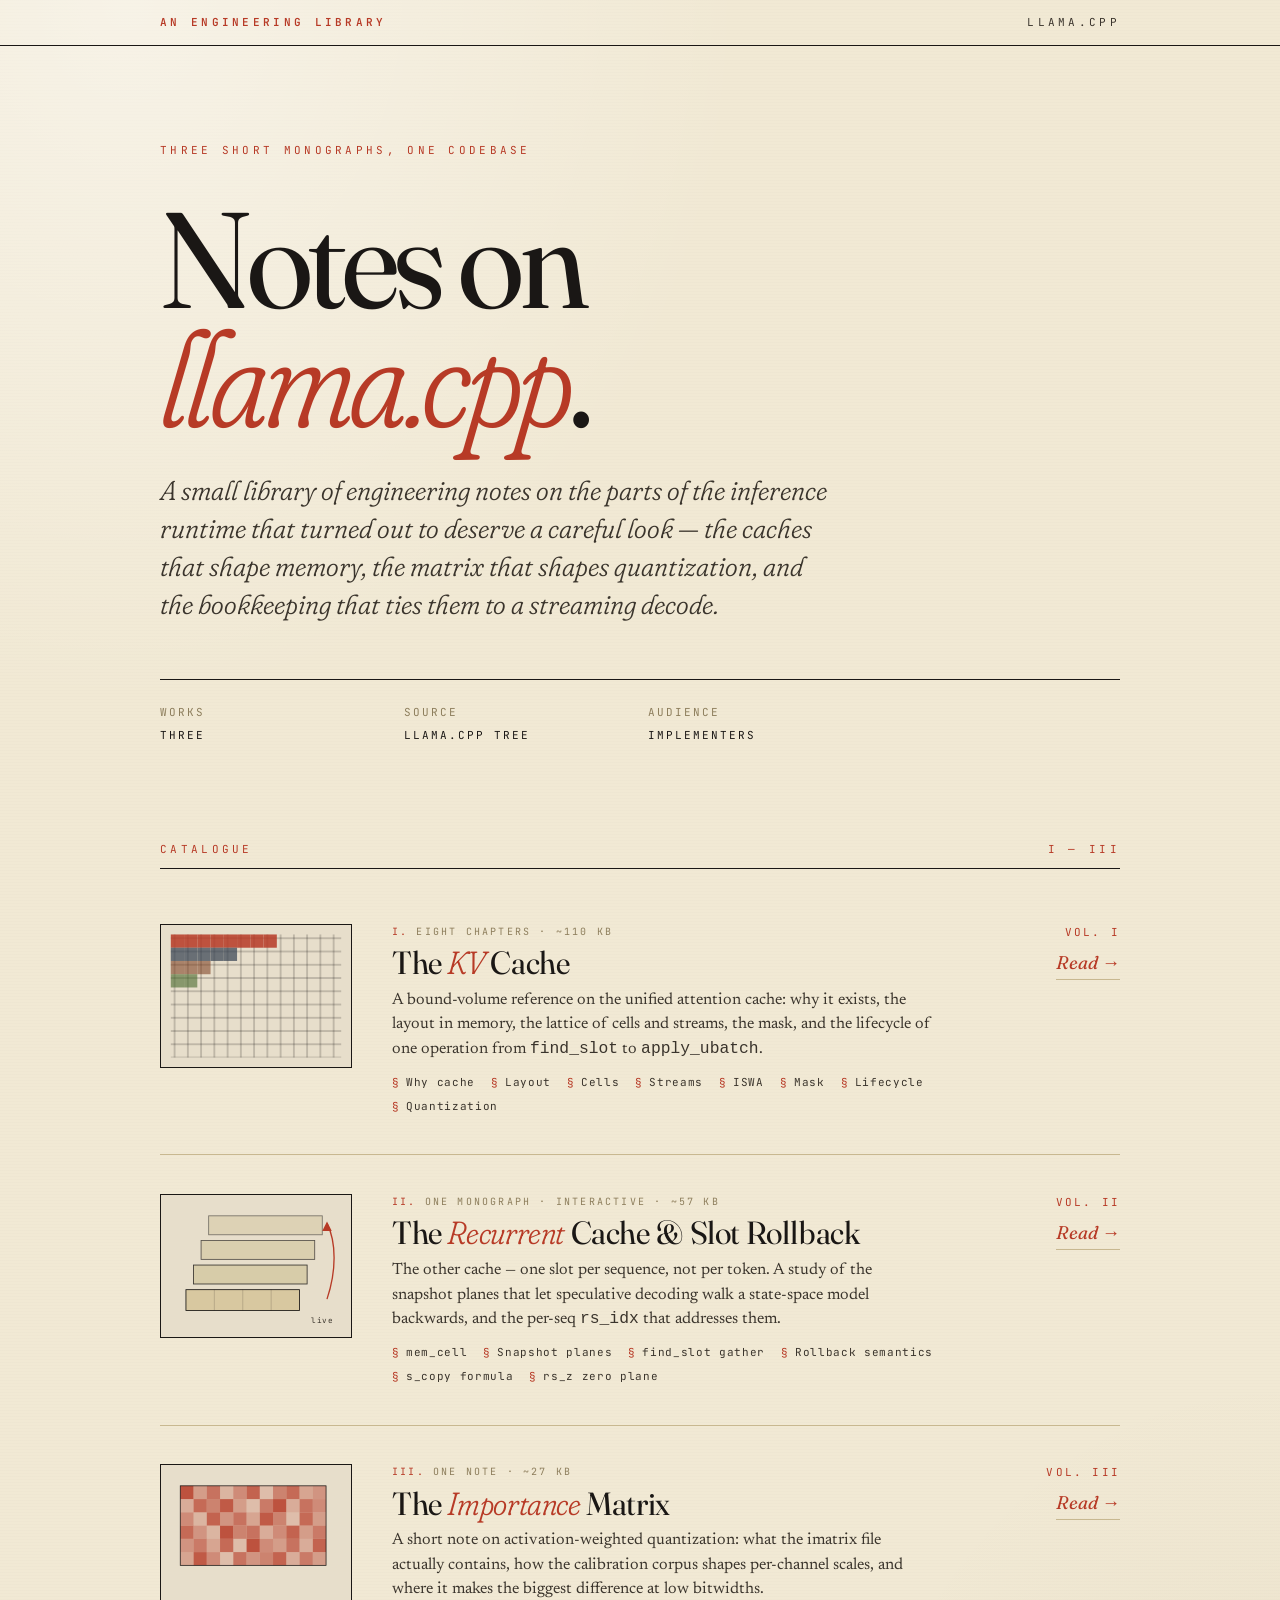
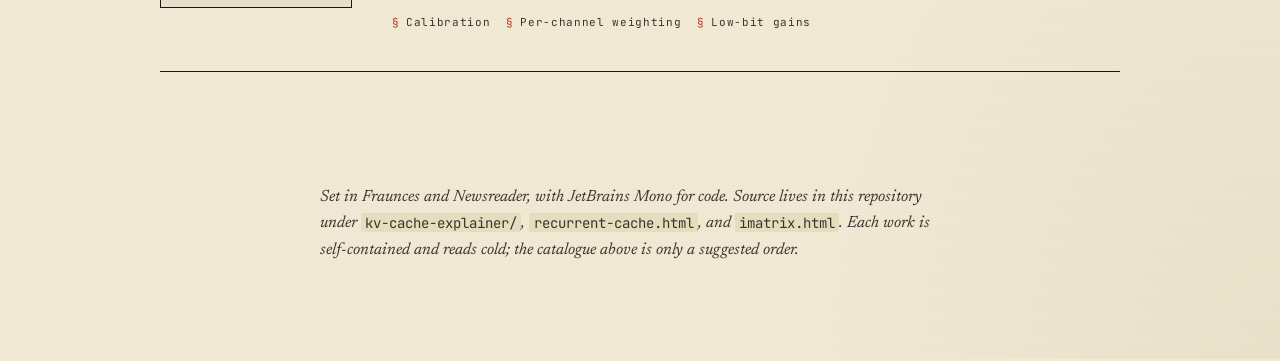
==== commit 37696c51: "gh-pages: drop Gemma 4 MTP catalogue entry and kv-sharing.html Catalogue now lists three works: KV c" ====
--- a/index.html
+++ b/index.html
@@ -302,7 +302,7 @@
 <div class="strip">
   <div class="inner">
     <span class="left">An Engineering Library</span>
-    <span>llama.cpp · gemma4-mtp</span>
+    <span>llama.cpp</span>
   </div>
 </div>
 
@@ -310,7 +310,7 @@
 <!--                            COVER                              -->
 <!-- ============================================================ -->
 <section class="cover">
-  <div class="cover-eyebrow fade-up">Four short monographs, one codebase</div>
+  <div class="cover-eyebrow fade-up">Three short monographs, one codebase</div>
 
   <h1 class="cover-title fade-up d1">
     Notes on<br>
@@ -325,9 +325,8 @@
   </p>
 
   <div class="cover-meta fade-up d4">
-    <div class="item"><span class="k">Works</span><span class="v">Four</span></div>
+    <div class="item"><span class="k">Works</span><span class="v">Three</span></div>
     <div class="item"><span class="k">Source</span><span class="v">llama.cpp tree</span></div>
-    <div class="item"><span class="k">Branch</span><span class="v">gemma4-mtp</span></div>
     <div class="item"><span class="k">Audience</span><span class="v">Implementers</span></div>
   </div>
 </section>
@@ -338,7 +337,7 @@
 <section class="catalogue">
   <div class="catalogue-label">
     <span>Catalogue</span>
-    <span>I — IV</span>
+    <span>I — III</span>
   </div>
 
   <ol class="works">
@@ -465,87 +464,7 @@
       </div>
     </li>
 
-    <!-- ====== III. KV Sharing ====== -->
-    <li onclick="location.href='kv-sharing.html'">
-      <div class="glyph" aria-hidden="true">
-        <svg viewBox="0 0 200 150" xmlns="http://www.w3.org/2000/svg">
-          <rect width="200" height="150" fill="#e7decb"/>
-          <!-- trunk: 60 stacked layers -->
-          <g fill="#354152" opacity="0.85">
-            <rect x="20" y="14" width="14" height="120"/>
-          </g>
-          <g fill="#1a1715" opacity="0.18">
-            <g>
-              <line x1="20" y1="20" x2="34" y2="20" stroke="#f1e9d4" stroke-width="0.5"/>
-              <line x1="20" y1="28" x2="34" y2="28" stroke="#f1e9d4" stroke-width="0.5"/>
-              <line x1="20" y1="36" x2="34" y2="36" stroke="#f1e9d4" stroke-width="0.5"/>
-              <line x1="20" y1="44" x2="34" y2="44" stroke="#f1e9d4" stroke-width="0.5"/>
-              <line x1="20" y1="52" x2="34" y2="52" stroke="#f1e9d4" stroke-width="0.5"/>
-              <line x1="20" y1="60" x2="34" y2="60" stroke="#f1e9d4" stroke-width="0.5"/>
-              <line x1="20" y1="68" x2="34" y2="68" stroke="#f1e9d4" stroke-width="0.5"/>
-              <line x1="20" y1="76" x2="34" y2="76" stroke="#f1e9d4" stroke-width="0.5"/>
-              <line x1="20" y1="84" x2="34" y2="84" stroke="#f1e9d4" stroke-width="0.5"/>
-              <line x1="20" y1="92" x2="34" y2="92" stroke="#f1e9d4" stroke-width="0.5"/>
-              <line x1="20" y1="100" x2="34" y2="100" stroke="#f1e9d4" stroke-width="0.5"/>
-              <line x1="20" y1="108" x2="34" y2="108" stroke="#f1e9d4" stroke-width="0.5"/>
-              <line x1="20" y1="116" x2="34" y2="116" stroke="#f1e9d4" stroke-width="0.5"/>
-              <line x1="20" y1="124" x2="34" y2="124" stroke="#f1e9d4" stroke-width="0.5"/>
-            </g>
-          </g>
-          <!-- arrows: 4 MTP heads sharing -->
-          <g stroke="#b73a26" stroke-width="1.3" fill="none">
-            <path d="M 34 30 L 110 30"/>
-            <path d="M 34 55 L 110 55"/>
-            <path d="M 34 80 L 110 80"/>
-            <path d="M 34 105 L 110 105"/>
-          </g>
-          <g fill="#b73a26">
-            <polygon points="110,30 104,26 104,34"/>
-            <polygon points="110,55 104,51 104,59"/>
-            <polygon points="110,80 104,76 104,84"/>
-            <polygon points="110,105 104,101 104,109"/>
-          </g>
-          <!-- MTP blocks -->
-          <g fill="#b73a26" opacity="0.9">
-            <rect x="115" y="22" width="60" height="16"/>
-            <rect x="115" y="47" width="60" height="16"/>
-            <rect x="115" y="72" width="60" height="16"/>
-            <rect x="115" y="97" width="60" height="16"/>
-          </g>
-          <g font-family="JetBrains Mono, monospace" font-size="8" fill="#f1e9d4">
-            <text x="125" y="33" letter-spacing="0.08em">mtp 0</text>
-            <text x="125" y="58" letter-spacing="0.08em">mtp 1</text>
-            <text x="125" y="83" letter-spacing="0.08em">mtp 2</text>
-            <text x="125" y="108" letter-spacing="0.08em">mtp 3</text>
-          </g>
-        </svg>
-      </div>
-
-      <div class="body">
-        <div class="kicker"><span class="num">III.</span>One essay · ~28 KB</div>
-        <a class="title-link" href="kv-sharing.html">
-          <h2>Gemma 4 MTP &mdash; <em>sharing</em> the trunk cache</h2>
-        </a>
-        <p class="blurb">
-          How the four MTP heads of Gemma 4 reuse the 60-layer main model's KV cache
-          rather than computing their own, and the bookkeeping that keeps the shared
-          state honest across speculative draft &amp; verify cycles.
-        </p>
-        <ul class="ttls">
-          <li>Layer reuse</li>
-          <li>Stream layout</li>
-          <li>MTP heads</li>
-          <li>Speculative decode</li>
-        </ul>
-      </div>
-
-      <div class="right">
-        <span class="pg">Vol. III</span>
-        <a class="read" href="kv-sharing.html" onclick="event.stopPropagation()">Read</a>
-      </div>
-    </li>
-
-    <!-- ====== IV. Importance Matrix ====== -->
+    <!-- ====== III. Importance Matrix ====== -->
     <li onclick="location.href='imatrix.html'">
       <div class="glyph" aria-hidden="true">
         <svg viewBox="0 0 200 150" xmlns="http://www.w3.org/2000/svg">
@@ -630,7 +549,7 @@
       </div>
 
       <div class="body">
-        <div class="kicker"><span class="num">IV.</span>One note · ~27 KB</div>
+        <div class="kicker"><span class="num">III.</span>One note · ~27 KB</div>
         <a class="title-link" href="imatrix.html">
           <h2>The <em>Importance</em> Matrix</h2>
         </a>
@@ -647,7 +566,7 @@
       </div>
 
       <div class="right">
-        <span class="pg">Vol. IV</span>
+        <span class="pg">Vol. III</span>
         <a class="read" href="imatrix.html" onclick="event.stopPropagation()">Read</a>
       </div>
     </li>
@@ -659,9 +578,8 @@
   <p>
     Set in <em>Fraunces</em> and <em>Newsreader</em>, with <em>JetBrains Mono</em> for code.
     Source lives in this repository under <code>kv-cache-explainer/</code>,
-    <code>recurrent-cache.html</code>, <code>kv-sharing.html</code>, and
-    <code>imatrix.html</code>. Each work is self-contained and reads cold; the
-    catalogue above is only a suggested order.
+    <code>recurrent-cache.html</code>, and <code>imatrix.html</code>. Each work
+    is self-contained and reads cold; the catalogue above is only a suggested order.
   </p>
 </section>
 
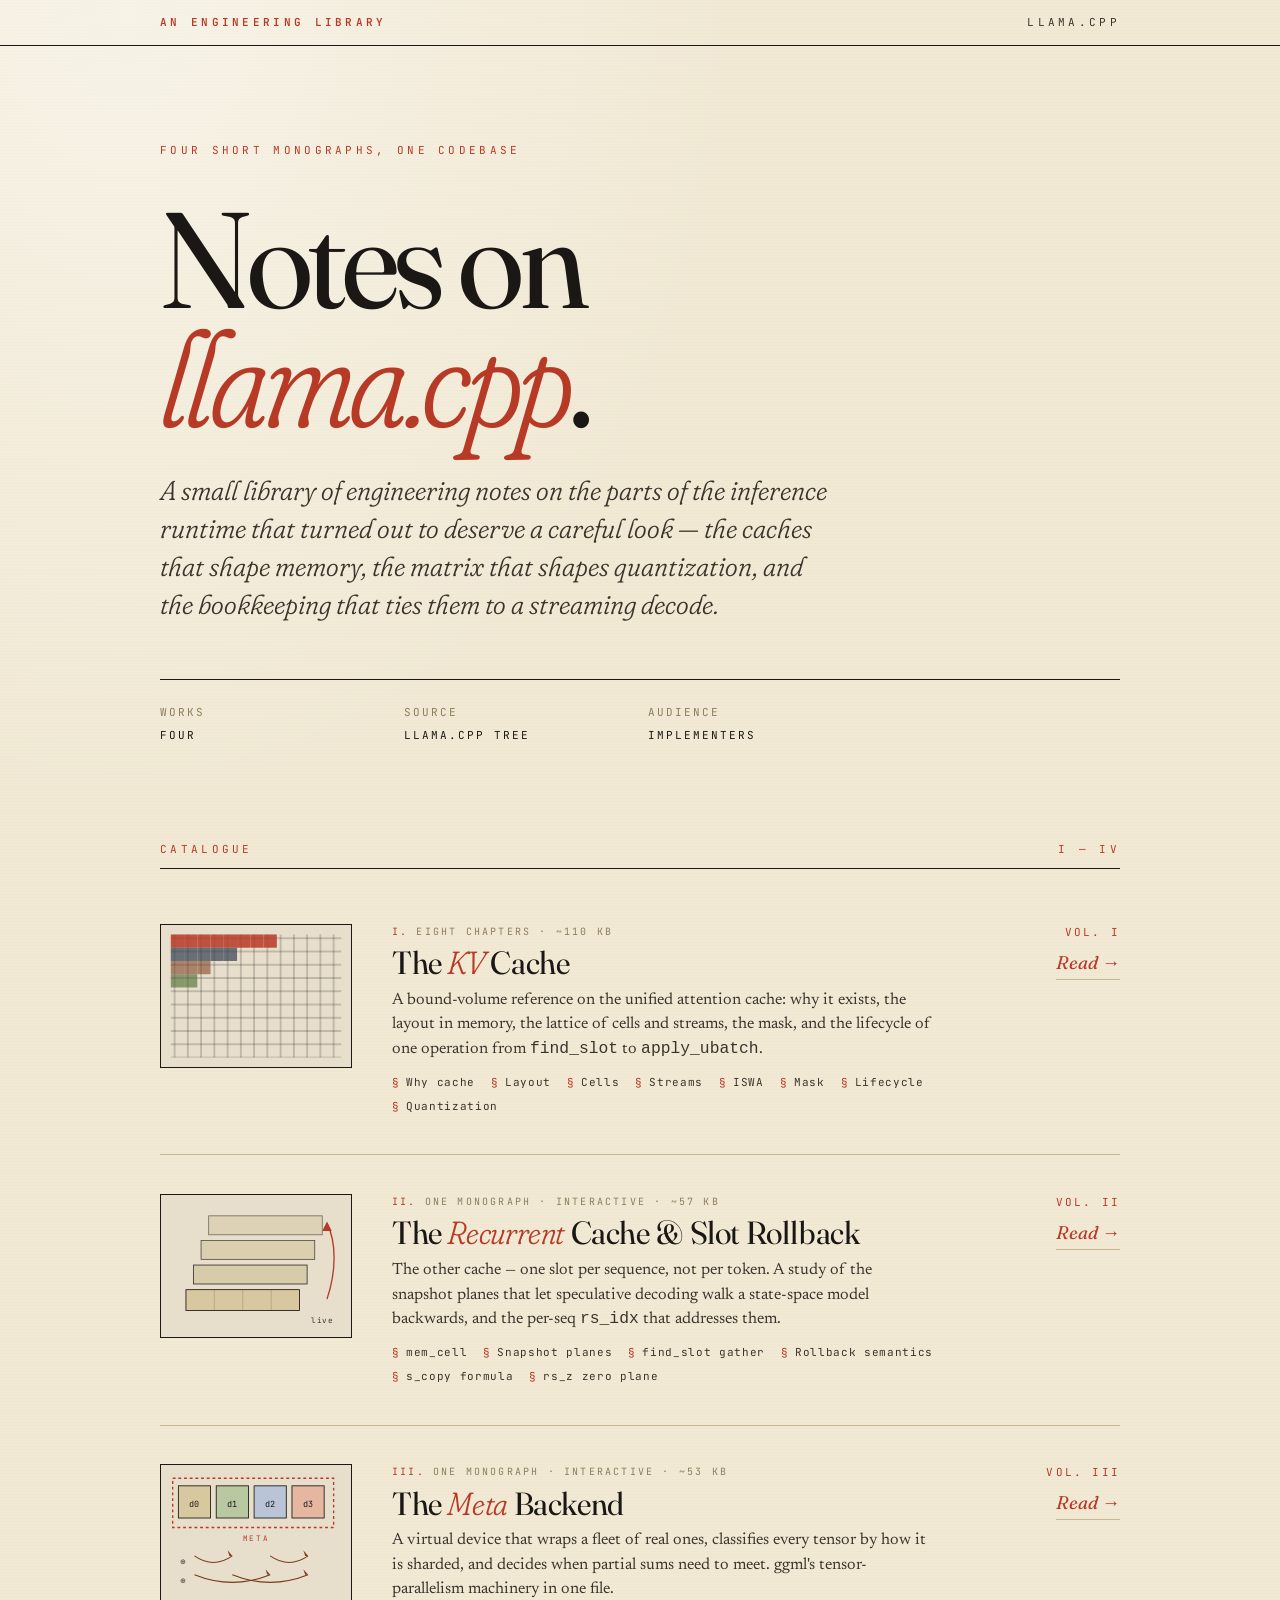
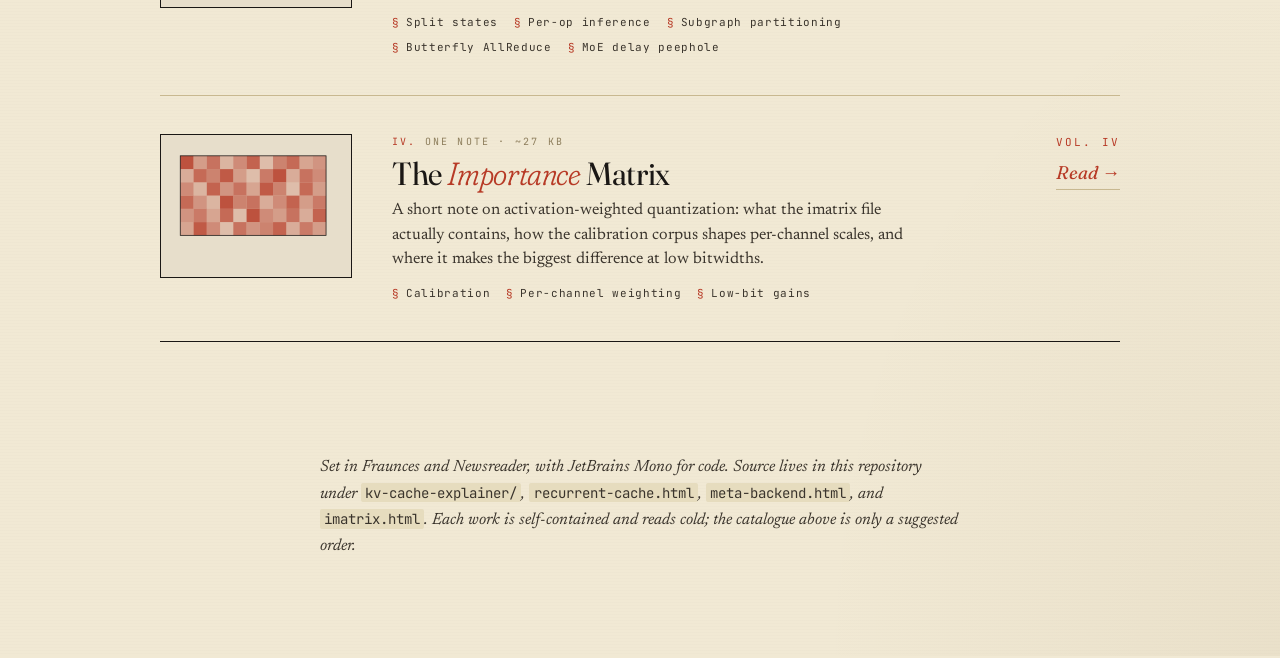
==== commit 76f46012: "gh-pages: add meta-backend monograph New Vol. III in the catalogue: ggml's multi-device tensor-paral" ====
--- a/index.html
+++ b/index.html
@@ -310,7 +310,7 @@
 <!--                            COVER                              -->
 <!-- ============================================================ -->
 <section class="cover">
-  <div class="cover-eyebrow fade-up">Three short monographs, one codebase</div>
+  <div class="cover-eyebrow fade-up">Four short monographs, one codebase</div>
 
   <h1 class="cover-title fade-up d1">
     Notes on<br>
@@ -325,7 +325,7 @@
   </p>
 
   <div class="cover-meta fade-up d4">
-    <div class="item"><span class="k">Works</span><span class="v">Three</span></div>
+    <div class="item"><span class="k">Works</span><span class="v">Four</span></div>
     <div class="item"><span class="k">Source</span><span class="v">llama.cpp tree</span></div>
     <div class="item"><span class="k">Audience</span><span class="v">Implementers</span></div>
   </div>
@@ -337,7 +337,7 @@
 <section class="catalogue">
   <div class="catalogue-label">
     <span>Catalogue</span>
-    <span>I — III</span>
+    <span>I — IV</span>
   </div>
 
   <ol class="works">
@@ -464,7 +464,71 @@
       </div>
     </li>
 
-    <!-- ====== III. Importance Matrix ====== -->
+    <!-- ====== III. Meta Backend ====== -->
+    <li onclick="location.href='meta-backend.html'">
+      <div class="glyph" aria-hidden="true">
+        <svg viewBox="0 0 200 150" xmlns="http://www.w3.org/2000/svg">
+          <rect width="200" height="150" fill="#e7decb"/>
+          <!-- four devices -->
+          <g stroke="#1a1715" stroke-width="0.9">
+            <rect x="18"  y="22" width="34" height="34" fill="#d8c8a0"/>
+            <rect x="58"  y="22" width="34" height="34" fill="#b8c8a0"/>
+            <rect x="98"  y="22" width="34" height="34" fill="#b9c4d6"/>
+            <rect x="138" y="22" width="34" height="34" fill="#e5b6a0"/>
+          </g>
+          <g font-family="JetBrains Mono, monospace" font-size="9" fill="#1a1715" letter-spacing="0.06em" text-anchor="middle">
+            <text x="35" y="44">d0</text>
+            <text x="75" y="44">d1</text>
+            <text x="115" y="44">d2</text>
+            <text x="155" y="44">d3</text>
+          </g>
+          <!-- meta device wrapping -->
+          <rect x="12" y="14" width="170" height="52" fill="none" stroke="#b73a26" stroke-width="1.4" stroke-dasharray="3 3"/>
+          <text x="100" y="80" font-family="JetBrains Mono, monospace" font-size="8" fill="#b73a26" letter-spacing="0.2em" text-anchor="middle">META</text>
+          <!-- allreduce arrows: butterfly -->
+          <g stroke="#7a3a1c" stroke-width="1.2" fill="none">
+            <path d="M 35 96 Q 55 110 75 96"/>
+            <path d="M 115 96 Q 135 110 155 96"/>
+            <path d="M 35 116 Q 75 132 115 116"/>
+            <path d="M 75 116 Q 115 132 155 116"/>
+          </g>
+          <g fill="#7a3a1c">
+            <polygon points="75,96 70,90 72,96"/>
+            <polygon points="155,96 150,90 152,96"/>
+            <polygon points="115,116 110,110 112,116"/>
+            <polygon points="155,116 150,110 152,116"/>
+          </g>
+          <text x="20" y="105" font-family="JetBrains Mono, monospace" font-size="7" fill="#3a342c" letter-spacing="0.14em">⊕</text>
+          <text x="20" y="125" font-family="JetBrains Mono, monospace" font-size="7" fill="#3a342c" letter-spacing="0.14em">⊕</text>
+        </svg>
+      </div>
+
+      <div class="body">
+        <div class="kicker"><span class="num">III.</span>One monograph · interactive · ~53 KB</div>
+        <a class="title-link" href="meta-backend.html">
+          <h2>The <em>Meta</em> Backend</h2>
+        </a>
+        <p class="blurb">
+          A virtual device that wraps a fleet of real ones, classifies every tensor by
+          how it is sharded, and decides when partial sums need to meet. ggml's tensor-parallelism
+          machinery in one file.
+        </p>
+        <ul class="ttls">
+          <li>Split states</li>
+          <li>Per-op inference</li>
+          <li>Subgraph partitioning</li>
+          <li>Butterfly AllReduce</li>
+          <li>MoE delay peephole</li>
+        </ul>
+      </div>
+
+      <div class="right">
+        <span class="pg">Vol. III</span>
+        <a class="read" href="meta-backend.html" onclick="event.stopPropagation()">Read</a>
+      </div>
+    </li>
+
+    <!-- ====== IV. Importance Matrix ====== -->
     <li onclick="location.href='imatrix.html'">
       <div class="glyph" aria-hidden="true">
         <svg viewBox="0 0 200 150" xmlns="http://www.w3.org/2000/svg">
@@ -549,7 +613,7 @@
       </div>
 
       <div class="body">
-        <div class="kicker"><span class="num">III.</span>One note · ~27 KB</div>
+        <div class="kicker"><span class="num">IV.</span>One note · ~27 KB</div>
         <a class="title-link" href="imatrix.html">
           <h2>The <em>Importance</em> Matrix</h2>
         </a>
@@ -566,7 +630,7 @@
       </div>
 
       <div class="right">
-        <span class="pg">Vol. III</span>
+        <span class="pg">Vol. IV</span>
         <a class="read" href="imatrix.html" onclick="event.stopPropagation()">Read</a>
       </div>
     </li>
@@ -578,8 +642,9 @@
   <p>
     Set in <em>Fraunces</em> and <em>Newsreader</em>, with <em>JetBrains Mono</em> for code.
     Source lives in this repository under <code>kv-cache-explainer/</code>,
-    <code>recurrent-cache.html</code>, and <code>imatrix.html</code>. Each work
-    is self-contained and reads cold; the catalogue above is only a suggested order.
+    <code>recurrent-cache.html</code>, <code>meta-backend.html</code>, and
+    <code>imatrix.html</code>. Each work is self-contained and reads cold; the
+    catalogue above is only a suggested order.
   </p>
 </section>
 
